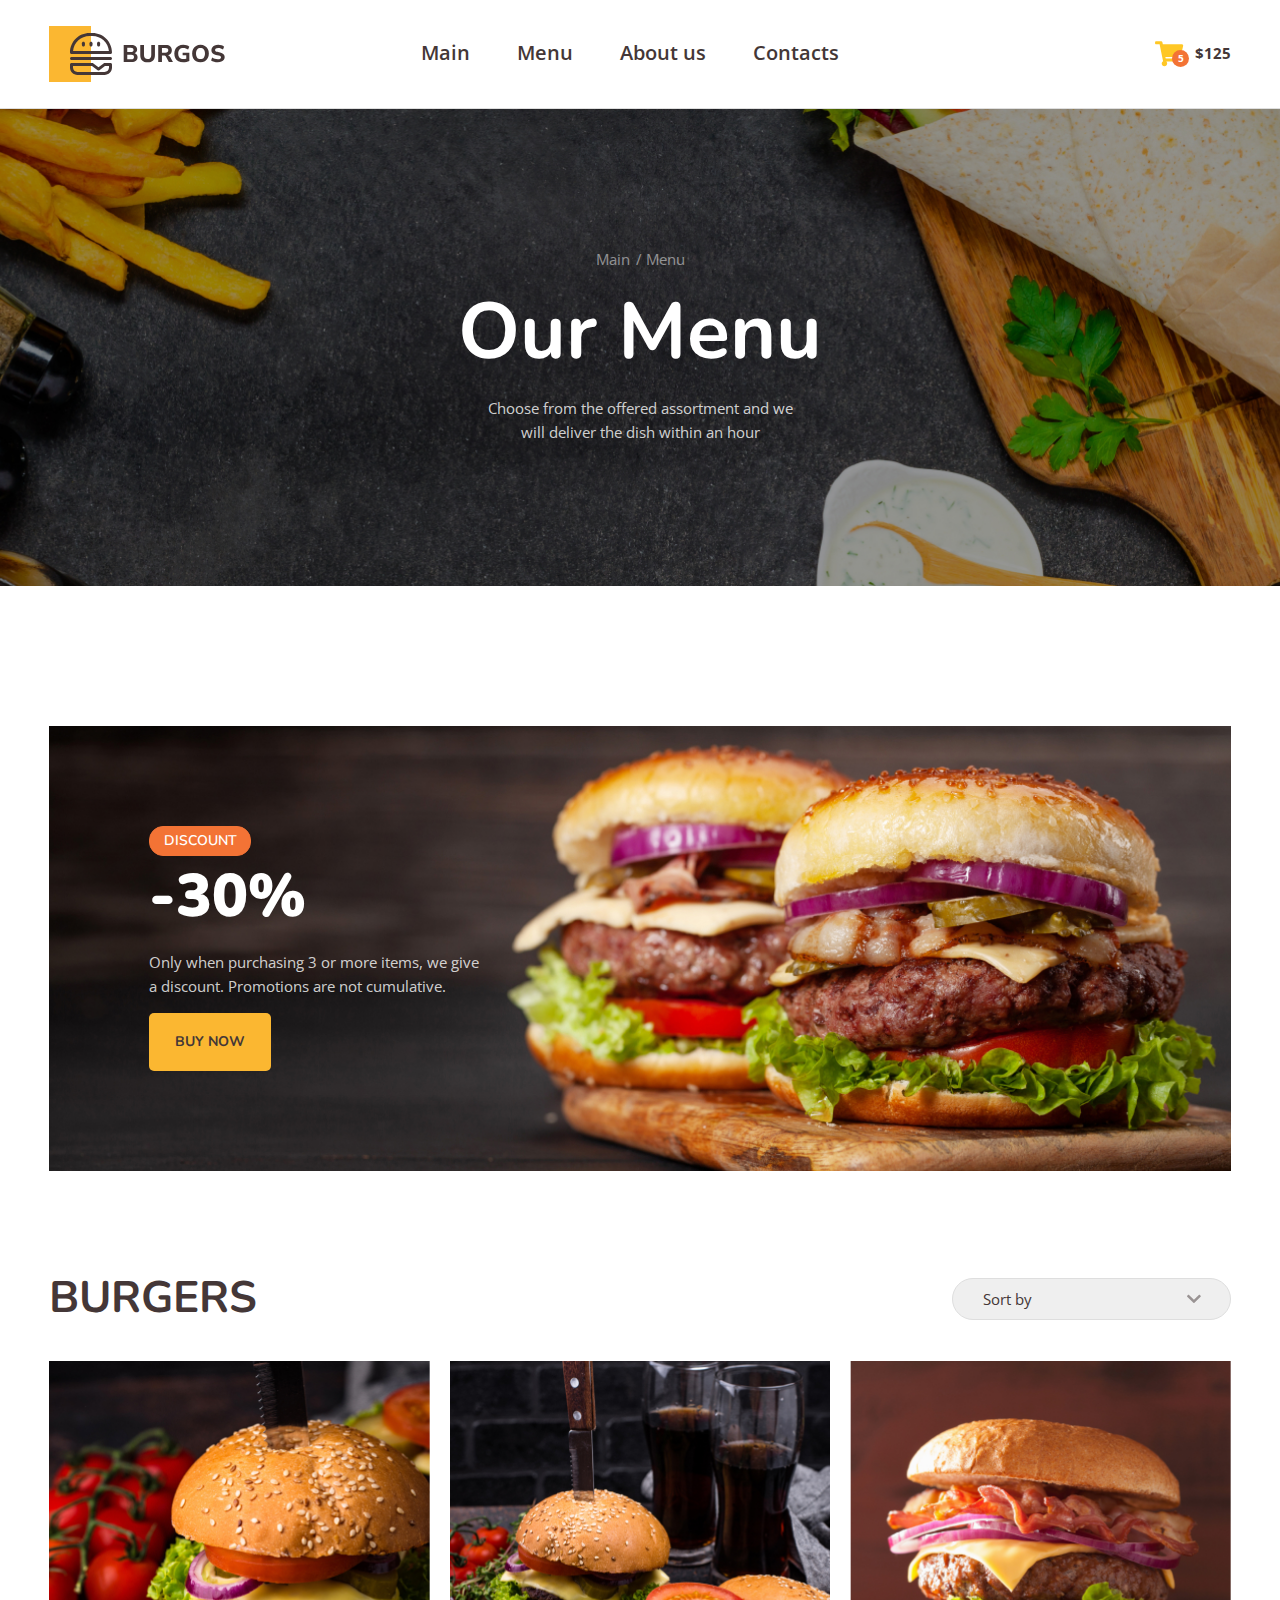
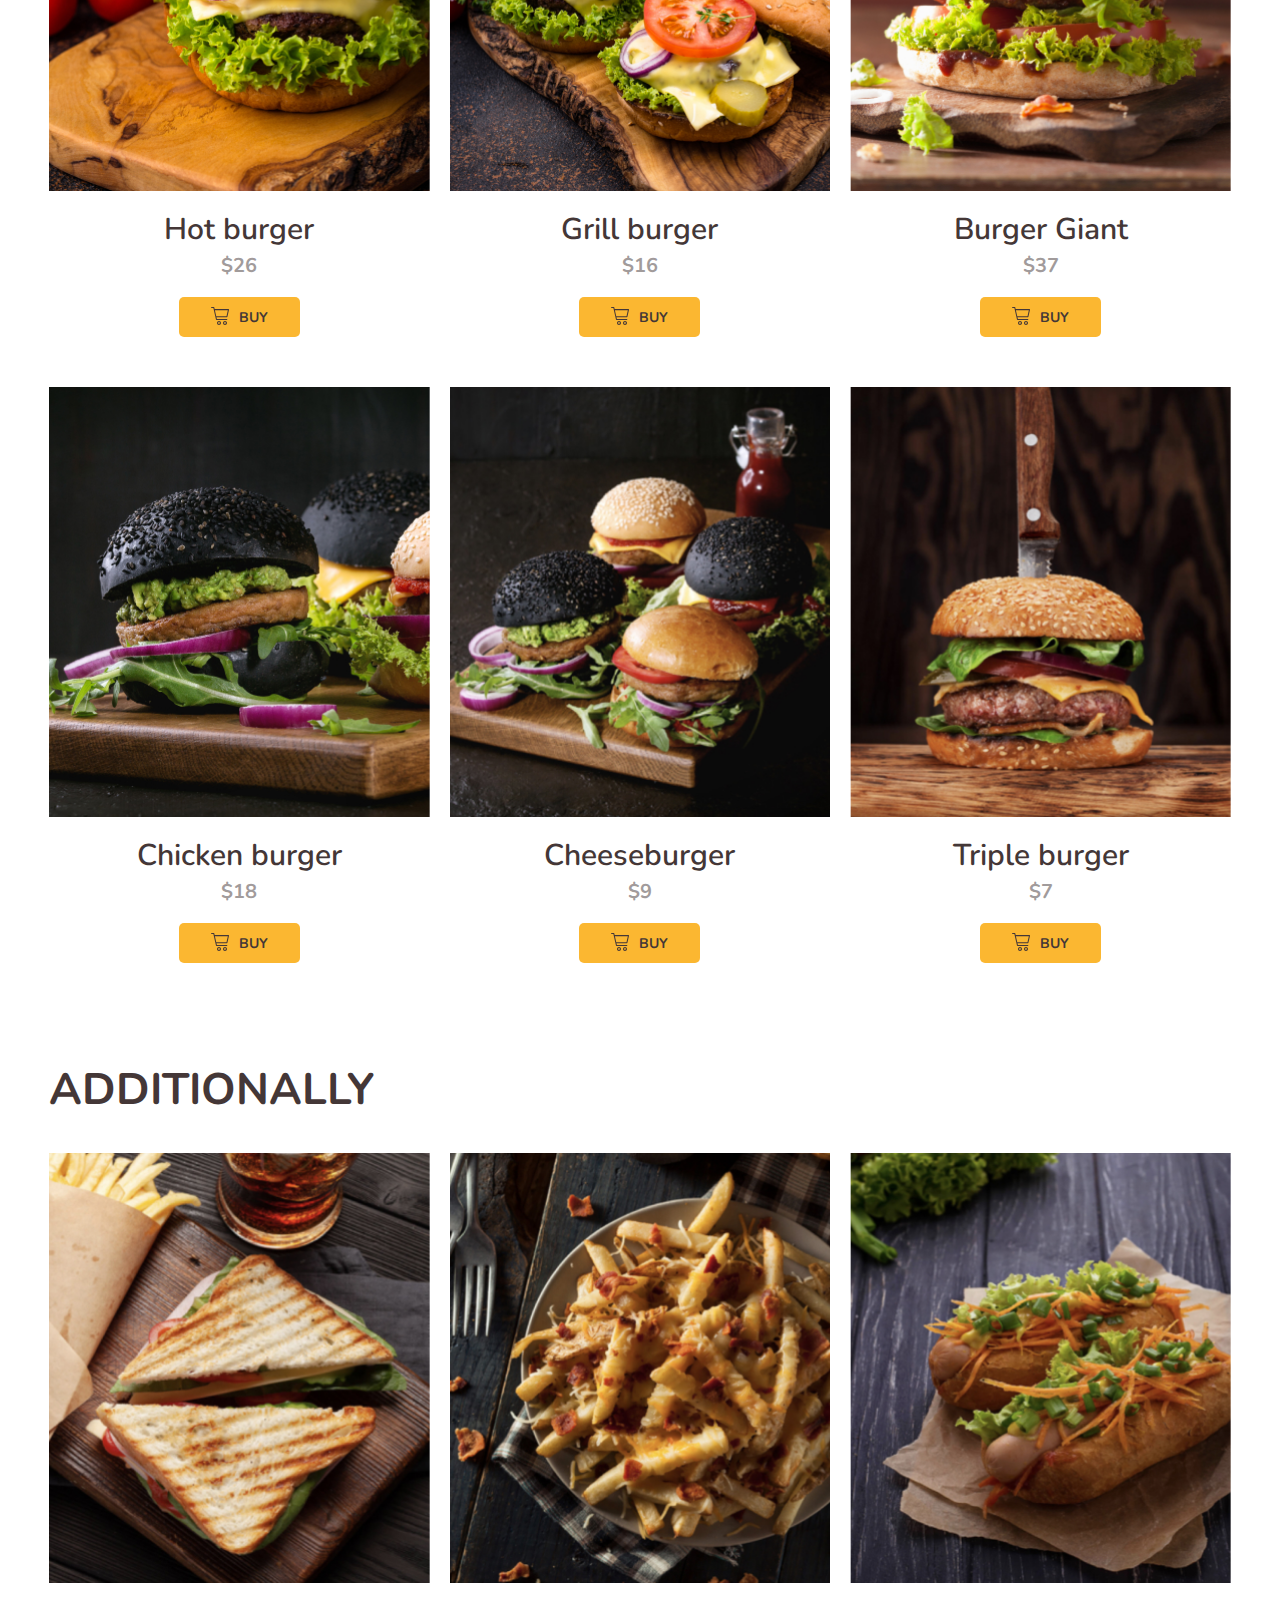
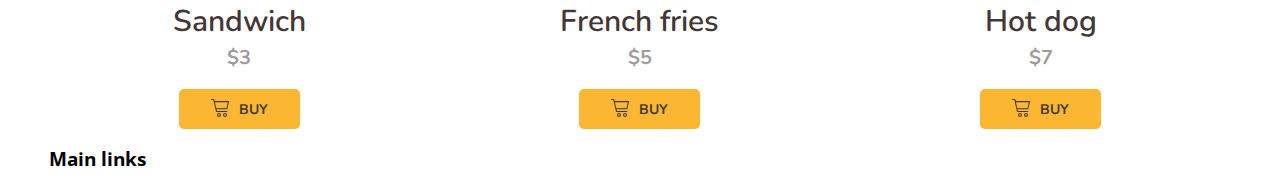
==== index.html @ 8dde608c "Add items" ====
<!DOCTYPE html>
<html lang="en">
<head>
    <meta charset="UTF-8">
    <meta name="viewport" content="width=device-width, initial-scale=1.0">
    <title>Burgos</title>
    <link rel="preconnect" href="https://fonts.googleapis.com">
    <link rel="preconnect" href="https://fonts.gstatic.com" crossorigin>
    <link href="https://fonts.googleapis.com/css2?family=Nunito:ital,wght@0,200..1000;1,200..1000&family=Open+Sans:ital,wght@0,300..800;1,300..800&display=swap" rel="stylesheet">
    <link rel="stylesheet" href="styles/normalize.min.css">
    <link rel="stylesheet" href="styles/main.css">
</head>
<body>
    <header class="header">
        <div class="container">
            <div class="header-wrapper">
                <div class="logo"></div>
                    <nav class="nav">
                        <a href="#" class="nav-link">Main</a>
                        <a href="#" class="nav-link">Menu</a>
                        <a href="#" class="nav-link">About us</a>
                        <a href="#" class="nav-link">Contacts</a>
                    </nav>
                    <a href="#" class="cart">$125 <span class="cart-count">5</span></a>
            </div>
        </div>
    </header>
    <section class="hero">
        <div class="container">
            <ul class="breadcrumps">
                <li class="breadcrumps-item"><a  class="breadcrumps-link"href="#">Main</a></li>
                <li class="breadcrumps-item">Menu</li>
            </ul>
            <h1 class="hero-title">Our menu</h1>
            <p class="hero-description">Choose from the offered assortment and we will deliver the&nbspdish within an&nbsphour</p>
        </div>
    </section>
    <section class="banner">
        <div class="container">
            <div class="banner-wrapper">
                <h2 class="banner-title"><span>Discount</span>-30%</h2>
                <p class="banner-description">Only when purchasing 3 or more items, we give a&nbspdiscount. Promotions are not cumulative.</p>
                <button type="button" class="banner-btn">Buy now</button>
            </div>
        </div>
    </section>
    <main>
        <section>
            <div class="container">
                <div class="menu">
                    <div class="menu-header">
                        <h2 class="menu-title">Burgers</h2>
                        <select class="menu-select">
                            <option value="Sort by" disabled selected>Sort by</option>
                            <option value="By default">By default</option>
                            <option value="Price increase">Price increase</option>
                            <option value="Price decrease">Price decrease</option>
                        </select>
                    </div>
                <div class="menu-box">
                    <div class="menu-item">
                        <div class="menu-thumb">
                            <img src="/images/menu/01.jpg" alt="Hot burger">
                        </div>
                            <h3 class="menu-name">Hot burger</h3>
                            <p class="menu-price">$26</p>
                            <button type="button" class="menu-btn">Buy</button>
                    </div>
                    <div class="menu-item">
                        <div class="menu-thumb">
                            <img src="/images/menu/02.jpg" alt="Grill burger">
                        </div>
                            <h3 class="menu-name">Grill burger</h3>
                            <p class="menu-price">$16</p>
                            <button type="button" class="menu-btn">Buy</button>
                    </div>
                    <div class="menu-item">
                        <div class="menu-thumb">
                            <img src="/images/menu/03.jpg" alt="Burger Giant">
                        </div>
                            <h3 class="menu-name">Burger Giant</h3>
                            <p class="menu-price">$37</p>
                            <button type="button" class="menu-btn">Buy</button>
                    </div>
                    <div class="menu-item">
                        <div class="menu-thumb">
                            <img src="/images/menu/04.jpg" alt="Chicken burger">
                        </div>
                            <h3 class="menu-name">Chicken burger</h3>
                            <p class="menu-price">$18</p>
                            <button type="button" class="menu-btn">Buy</button>
                    </div>
                    <div class="menu-item">
                        <div class="menu-thumb">
                            <img src="/images/menu/05.jpg" alt="Cheeseburger">
                        </div>
                            <h3 class="menu-name">Cheeseburger</h3>
                            <p class="menu-price">$9</p>
                            <button type="button" class="menu-btn">Buy</button>
                    </div>
                    <div class="menu-item">
                        <div class="menu-thumb">
                            <img src="/images/menu/06.jpg" alt="Triple burger">
                        </div>
                            <h3 class="menu-name">Triple burger</h3>
                            <p class="menu-price">$7</p>
                            <button type="button" class="menu-btn">Buy</button>
                    </div>
                </div>
                </div>
            </div>
        </section>
        <section>
            <div class="container">
                <div class="menu">
                    <div class="menu-header">
                        <h2 class="menu-title">Additionally</h2>
                    </div>
                <div class="menu-box">
                    <div class="menu-item">
                        <div class="menu-thumb">
                            <img src="/images/menu/01-additionally.jpg" alt="Sandwich">
                        </div>
                            <h3 class="menu-name">Sandwich</h3>
                            <p class="menu-price">$3</p>
                            <button type="button" class="menu-btn">Buy</button>
                    </div>
                    <div class="menu-item">
                        <div class="menu-thumb">
                            <img src="/images/menu/02-additionally.jpg" alt="French fries">
                        </div>
                            <h3 class="menu-name">French fries</h3>
                            <p class="menu-price">$5</p>
                            <button type="button" class="menu-btn">Buy</button>
                    </div>
                    <div class="menu-item">
                        <div class="menu-thumb">
                            <img src="/images/menu/03-additionally.jpg" alt="Hor dog">
                        </div>
                            <h3 class="menu-name">Hot dog</h3>
                            <p class="menu-price">$7</p>
                            <button type="button" class="menu-btn">Buy</button>
                    </div>
                </div>
                </div>
            </div>
        </section>
    </main>
    <footer class="footer">
        <div class="container">
            <div class="footer-wrapper">
                <a href="#" class="footer-logo"></a>
            </div>
            <div class="footer-item">
                <h3 class="footer-title">Main links</h3>
                <nav class="footer-nav">

                </nav>
            </div>
        </div>
    </footer>
</body>
</html>
---- styles/main.css ----
:root{
    --open-sans: "Open Sans", sans-serif;
    --nunito-sans: "Nunito", sans-serif;

    --accent-light: #FBB731;
    --accent-dark: #F37335;
    --dark: #443737;
    --light: #ffffff;
    --light-rgb: 255, 255, 255;
    --line: #DEDEDE;
}

body{
    font-family: var(--open-sans);
}

a{
    text-decoration: none;
}

.container{
    width: 100%;
    max-width: 1182px;
    margin: 0 auto;
    padding-left: 15px;
    padding-right: 15px;
}

/* Header */

.header{
    border-bottom: 1px solid var(--line);
}

.header-wrapper{
    display: flex;
    align-items: center;
    gap:196px;
    padding-top: 26px;
    padding-bottom: 26px;
}

.nav{
    flex-grow: 1;
    display: flex;
    gap:47px;
}

.logo{
    display:block;
    width: 176px;
    height: 56px;
    background-image: url(../images/logo.svg);
    background-repeat: no-repeat;
    background-size: contain;
}

.nav-link{
    color:var(--dark);
    font-weight: 600;
    font-size: 20px;
}

.nav-link::after{
    content: '';
    display: block;
    width: 100%;
    height: 3px;
    background-color: transparent;
    border-radius: 1.5px;
}
.nav-link:hover::after{
    background-color: var(--accent-light);
}

.cart{
    display: flex;
    align-items: center;
    gap: 10px;
    color: var(--dark);
    font-weight: 700;
    font-size: 15px;
    position: relative;
}
.cart::before{
    content: '';
    display: block;
    width: 30px;
    height: 26px;
    background-image: url(../images/cart.svg);
    background-repeat: no-repeat;
    background-size: contain;

}

.cart-count{
    width: 17px;
    height: 17px;
    background-color: var(--accent-dark);
    color: var(--light);
    font-size: 10px;
    display: flex;
    align-items: center;
    justify-content: center;
    border-radius: 100%;
    position: absolute;
    left: 17px;
    bottom: 0;
}

/* Hero */

.hero {
    background-image: url(../images/hero.jpg);
    background-repeat: no-repeat;
    background-size: cover;
    background-position: center center;
    text-align: center;
    padding-top: 142px;
    padding-bottom: 142px;
}

.breadcrumps{
    display: flex;
    align-items: center;
    justify-content: center;
    list-style-type: none;
    gap: 16px;
    padding-left: 0;
    color: rgba(var(--light-rgb), .5);
    font-size: 15px;
    margin-top: 0;
    margin-bottom: 0;
}

.breadcrumps-link{
    color: rgba(var(--light-rgb), .5);
}

.breadcrumps-item{
    position: relative;
}

.breadcrumps-item:not(:last-child)::after{
    content: '/';
    position: absolute;
    right:-12px;
}

.breadcrumps-link:hover{
    color: var(--accent-light);
}

.hero-title{
    color: var(--light);
    font-family: var(--nunito-sans);
    font-size: 79px;
    font-weight: 700;
    text-transform: capitalize;
    margin-bottom: 18px;
    margin-top: 19px;
}

.hero-description{
    max-width: 320px;
    margin: 0 auto;
    color:rgba(var(--light-rgb), .8);
    font-size: 15px;
    line-height: 160%;
}

/* Banner */

.banner{
    margin-top: 140px;
}

.banner-wrapper{
    background-image: url(../images/banner-img.jpg);
    background-repeat: no-repeat;
    background-size: cover;
    background-position: center center;
    padding: 100px;
}

.banner-title span{
    display: block;
    width: 100%;
    max-width: 90px;
    border: 1px solid var(--accent-dark);
    border-radius: 14px;
    padding: 5px 5px;
    text-align: center;
    background-color: var(--accent-dark);
    color: var(--light);
    font-size: 14px;
    font-style: normal;
    font-weight: 600;
    line-height: 128%;
    text-transform: uppercase;
    margin-bottom: 3px;
}

.banner-title{
    color: var(--light);
    font-family: var(--nunito-sans);
    font-size: 60px;
    font-weight: 900;
    line-height: 126%;
    text-transform: uppercase;
    margin-bottom: 10px;
    margin-top: 0;
}

.banner-description{
    display: block;
    width: 100%;
    max-width: 353px;
    color: rgba(var(--light-rgb), .8);
    font-size: 15px;
    font-weight: 400;
    line-height: 160%;
    margin-bottom: 15px;
}

.banner-btn{
    color: var(--dark);
    text-align: center;
    font-family: var(--nunito-sans);
    font-size: 14px;
    font-weight: 700;
    line-height: 129%;
    text-transform: uppercase;
    border: none;
    border-radius: 5px;
    background-color: var(--accent-light);
    padding: 20px 26px;
}

.banner-btn:hover{
    background-color: var(--accent-dark);  
}

/* Menu */

.menu-header{
    display: flex;
    align-items: center;
    justify-content: space-between;
    margin-top: 100px;
    margin-bottom: 34px;
}

.menu-title{
    margin-top: 0;
    margin-bottom: 0;
    color: var(--dark);
    font-family: var(--nunito-sans);
    font-size: 44px;
    font-weight: 700;
    line-height: 127%;
    text-transform: uppercase;
}

.menu-box{
    display: grid;
    grid-template-columns: repeat(3, 1fr);
    grid-template-rows: auto;
    gap: 50px 20px;
}

.menu-thumb{
    width: 100%;
    height: 430px;
    position: relative;
    overflow: hidden;
    margin-bottom: 20px;
}

.menu-thumb img{
    width: 100%;
    height: 100%;
    position: absolute;
    left: 50%;
    top:50%;
    transform:translate(-50%, -50%);
    object-fit: cover;
}

.menu-name{
    margin: 0 auto 5px;
    max-width: 281px;
    color: var(--dark);
    text-align: center;
    font-family: var(--nunito-sans);
    font-size: 30px;
    font-weight: 600;
    line-height: 127%;
}

.menu-select{
    appearance: none;
    color: var(--dark);
    font-size: 15px;
    font-weight: 400;
    line-height: 160%;
    flex-basis: 279px;
    background-image: url(../images/arrow.svg);
    background-size: 14px 10px;
    background-repeat: no-repeat;
    background-position: 89% center;
    border-radius: 22px;
    border: 1px solid var(--line);
    padding: 8px 30px;
}

.menu-price{
    margin: 0 auto 20px;
    max-width: 174px;
    color: rgba(68, 55, 55, 0.50);
    text-align: center;
    font-family: var(--nunito-sans);
    font-size: 20px;
    font-weight: 700;
}

.menu-item{
    text-align: center;
}

.menu-btn{
    display:flex;
    align-items: center;
    justify-content: center;
    gap: 10px;
    margin: 0 auto;
    border-radius: 5px;
    padding: 10px 32px 8px 32px;
    background: var(--accent-light);
    border: none;
    color: #443737;
    font-family: var(--nunito-sans);
    font-size: 14px;
    font-weight: 700;
    text-transform: uppercase;
    text-decoration: none;
}

.menu-btn::before{
    content: url(../images/menu/menu-cart.svg);
    background-repeat: no-repeat;
    background-size: contain;
}

.menu-btn:hover{
    background: var(--accent-dark);
}
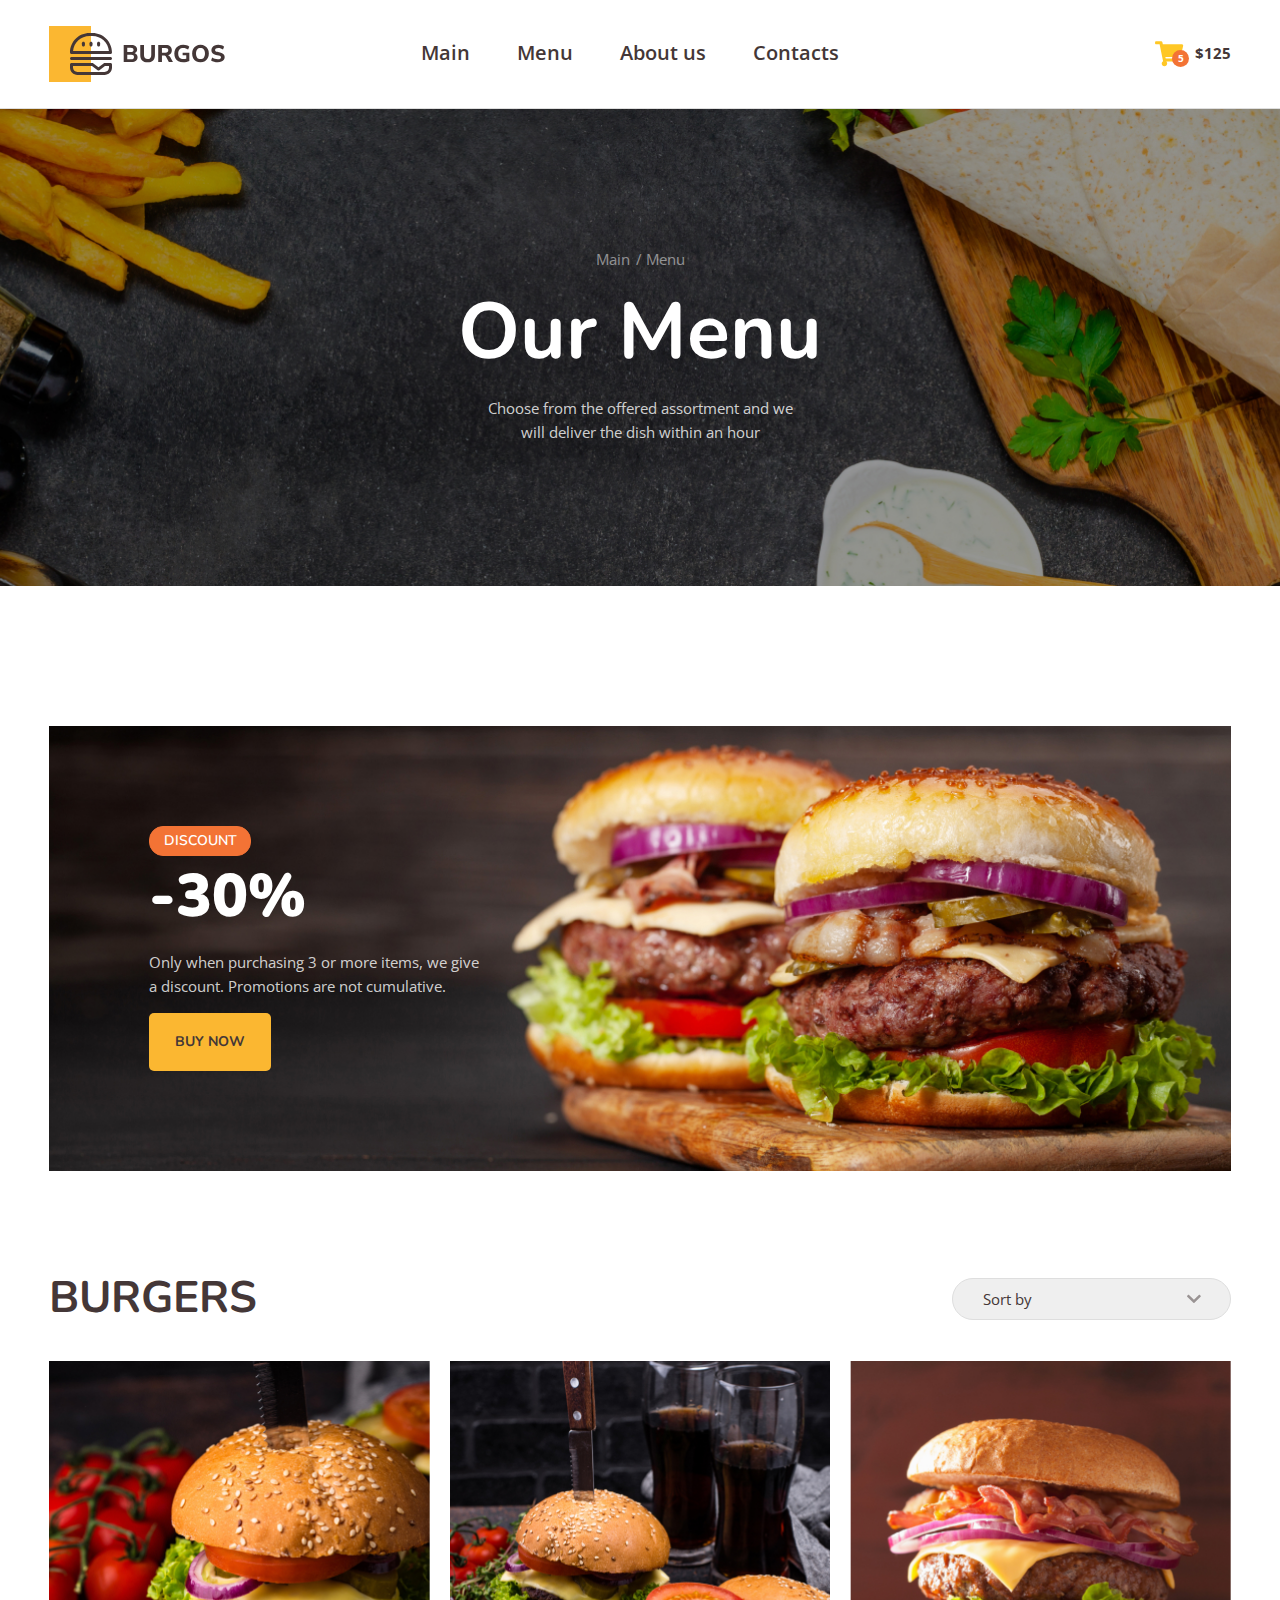
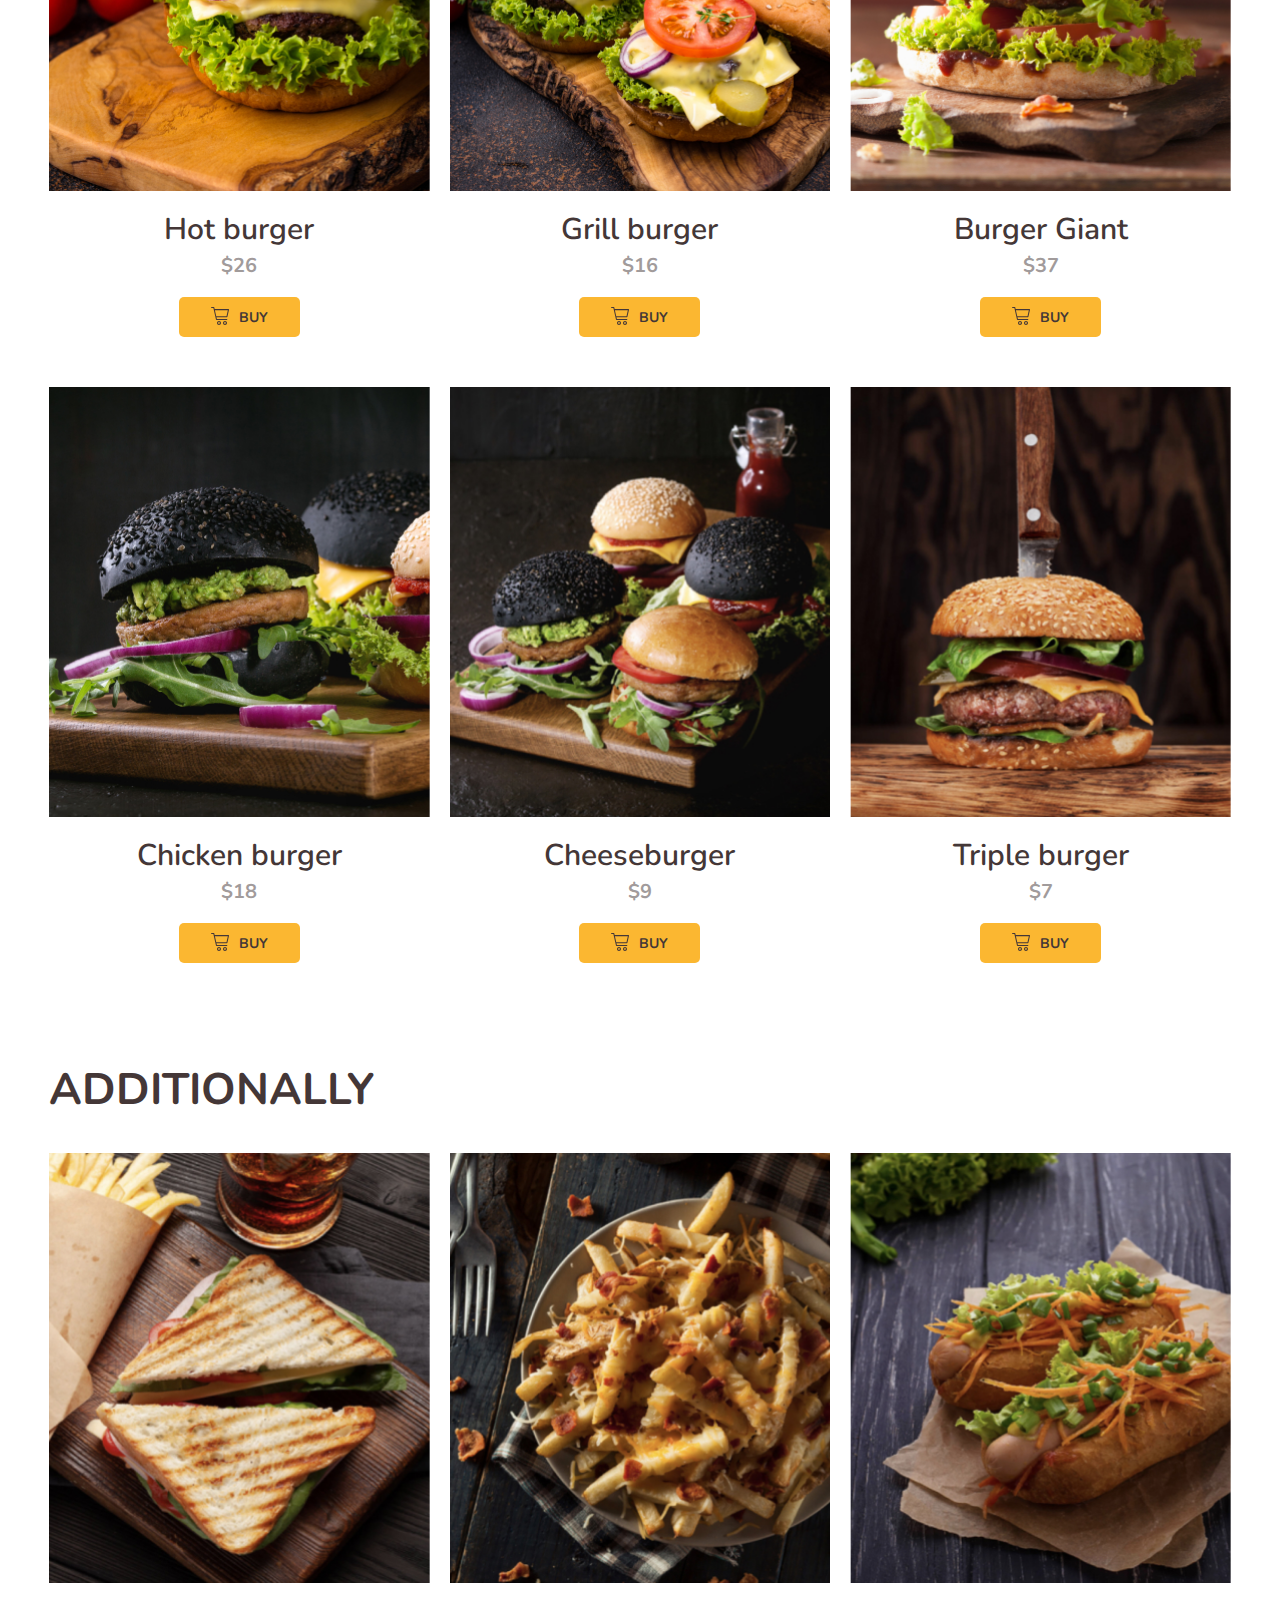
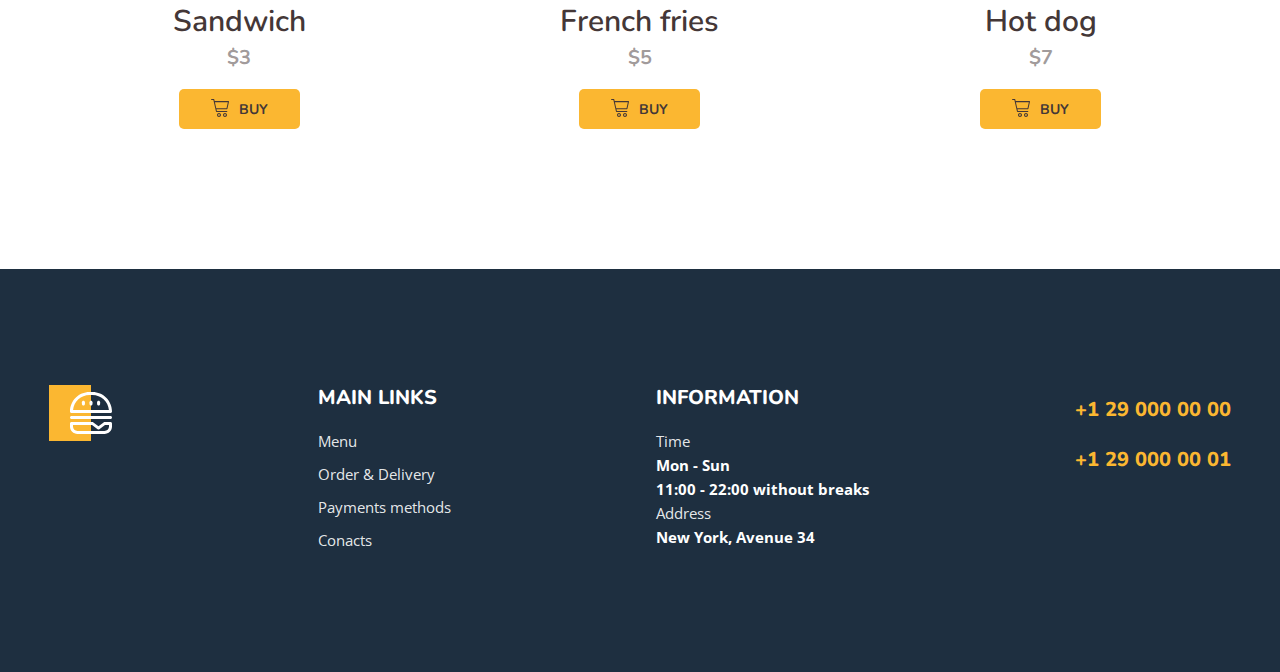
==== commit d35802da: "stylish footer" ====
--- a/index.html
+++ b/index.html
@@ -150,14 +150,35 @@
         <div class="container">
             <div class="footer-wrapper">
                 <a href="#" class="footer-logo"></a>
-            </div>
             <div class="footer-item">
                 <h3 class="footer-title">Main links</h3>
                 <nav class="footer-nav">
-
+                    <a href="#">Menu</a>
+                    <a href="#">Order & Delivery</a>
+                    <a href="#">Payments methods</a>
+                    <a href="#">Conacts</a>
                 </nav>
             </div>
+            <div class="footer-item">
+                <h3 class="footer-title">Information</h3>
+                <ul class="footer-list">
+                    <li>
+                        <span>Time</span>
+                        Mon - Sun<br>
+                        11:00 - 22:00 without breaks
+                    </li>
+                    <li>
+                        <span>Address</span>
+                        New York, Avenue 34
+                    </li>
+                </ul>
+            </div>
+            <div class="footer-item">
+                <a href="tel:+1290000000" class="footer-tel">+1&nbsp29&nbsp000&nbsp00&nbsp00</a>
+                <a href="tel:+1290000001" class="footer-tel">+1&nbsp29&nbsp000&nbsp00&nbsp01</a>
+            </div>
         </div>
+    </div>
     </footer>
 </body>
 </html>--- a/styles/main.css
+++ b/styles/main.css
@@ -8,6 +8,8 @@
     --light: #ffffff;
     --light-rgb: 255, 255, 255;
     --line: #DEDEDE;
+
+    --tr: .2s;
 }
 
 body{
@@ -68,6 +70,7 @@
     height: 3px;
     background-color: transparent;
     border-radius: 1.5px;
+    transition: var(--tr);
 }
 .nav-link:hover::after{
     background-color: var(--accent-light);
@@ -135,6 +138,7 @@
 
 .breadcrumps-link{
     color: rgba(var(--light-rgb), .5);
+    transition: var(--tr);
 }
 
 .breadcrumps-item{
@@ -235,6 +239,7 @@
     border-radius: 5px;
     background-color: var(--accent-light);
     padding: 20px 26px;
+    transition: var(--tr);
 }
 
 .banner-btn:hover{
@@ -344,6 +349,7 @@
     font-weight: 700;
     text-transform: uppercase;
     text-decoration: none;
+    transition: var(--tr);
 }
 
 .menu-btn::before{
@@ -355,3 +361,92 @@
 .menu-btn:hover{
     background: var(--accent-dark);
 }
+
+/* Footer */
+
+footer {
+    margin-top: 140px;
+    background-color: #1E2F40;
+    padding-top: 110px;
+    padding-bottom: 120px;
+}
+
+.footer-wrapper{
+    display: flex;
+    justify-content: space-between;
+}
+
+.footer-logo{
+    width: 63px;
+    height: 56px;
+    background-image: url(../images/logo-light-min.svg);
+    background-repeat: no-repeat;
+    background-size: contain;
+    margin-top: 6px;
+
+}
+
+.footer-title{
+    color: var(--light);
+    font-family: var(--nunito-sans);
+    font-size: 20px;
+    font-weight: 800;
+    line-height: 190%;
+    text-transform: uppercase;
+    margin-top: 0;
+    margin-bottom: 12px;
+}
+
+.footer-nav{
+    display: flex;
+    flex-direction: column;
+    gap: 9px;
+}
+
+.footer-nav > a{
+    color: rgba(var(--light-rgb), 0.90);
+    font-size: 15px;
+    font-weight: 400;
+    line-height: 160%;
+    transition: var(--tr);
+}
+
+.footer-nav > a:hover{
+    color: var(--accent-light);
+}
+
+.footer-list{
+    list-style-type: none;
+    padding-left: 0;
+    margin:0;
+    color: var(--light);
+    font-size: 15px;
+    font-weight: 700;
+    line-height: 160%;
+}
+
+.footer-list-item:not(:last-child){
+    margin-bottom: 12px;
+}
+
+.footer-list li span{
+    display: block;
+    color: rgba(var(--light-rgb), 0.90);
+    font-weight: 400;
+}
+
+.footer-tel{
+    display: block;
+    color: var(--accent-light);
+    font-family: var(--nunito-sans);
+    font-size: 20px;
+    font-weight: 800;
+    line-height: 190%;
+    text-transform: uppercase;
+    margin-top: 12px;
+    transition: var(--tr);
+}
+
+.footer-tel:hover{
+    color: rgba(var(--light-rgb), 0.90);
+}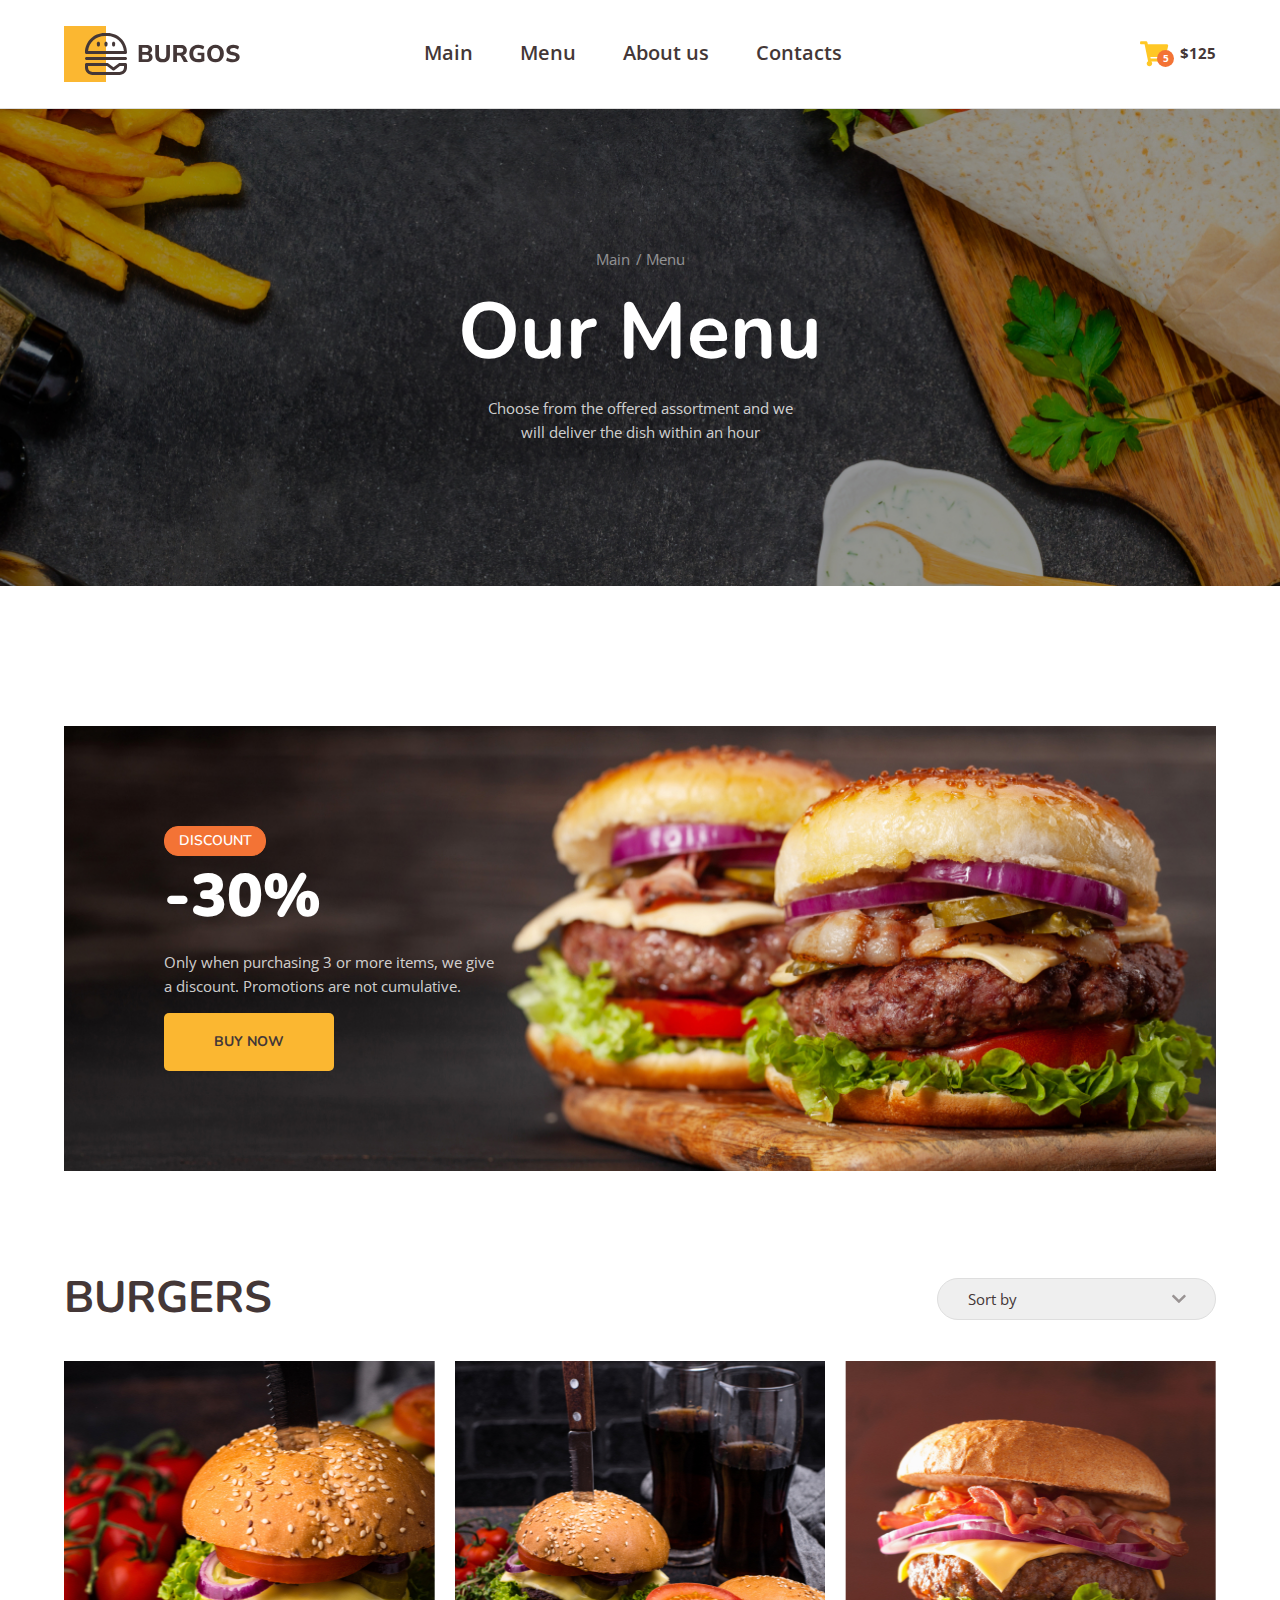
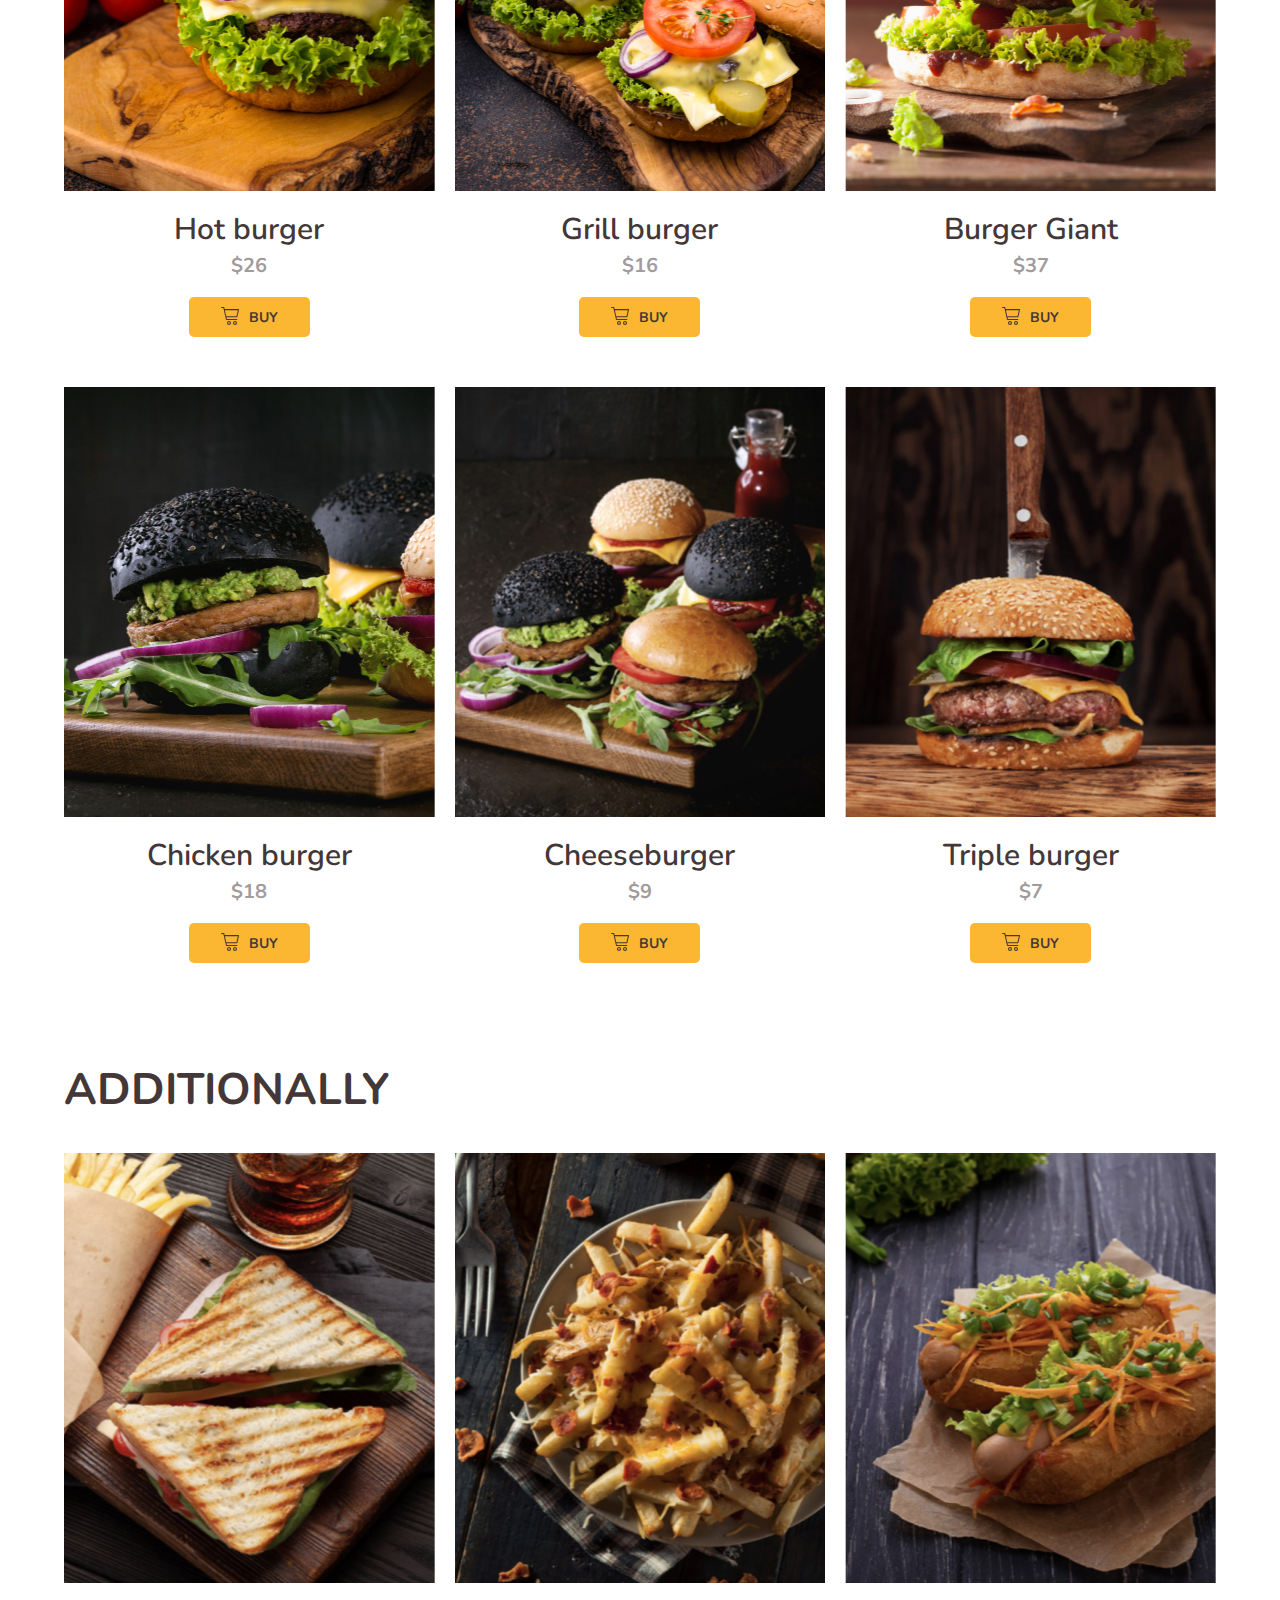
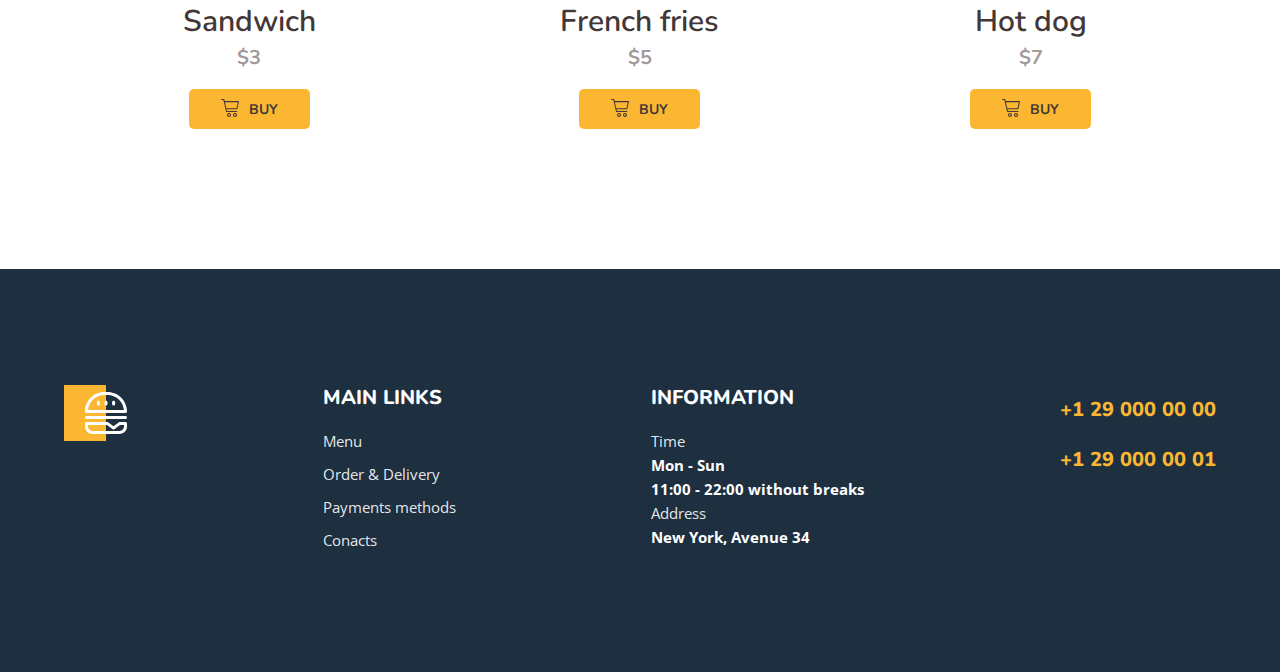
==== commit 4778dea2: "add adaptive" ====
--- a/index.html
+++ b/index.html
@@ -11,15 +11,16 @@
     <link rel="stylesheet" href="styles/main.css">
 </head>
 <body>
-    <header class="header">
+    <header class="header" id="headerTop">
         <div class="container">
             <div class="header-wrapper">
+                <button class="burger-menu" onclick="openModal()"></button>
                 <div class="logo"></div>
                     <nav class="nav">
-                        <a href="#" class="nav-link">Main</a>
+                        <a href="index.html" class="nav-link">Main</a>
                         <a href="#" class="nav-link">Menu</a>
                         <a href="#" class="nav-link">About us</a>
-                        <a href="#" class="nav-link">Contacts</a>
+                        <a href="contact.html" class="nav-link">Contacts</a>
                     </nav>
                     <a href="#" class="cart">$125 <span class="cart-count">5</span></a>
             </div>
@@ -28,7 +29,7 @@
     <section class="hero">
         <div class="container">
             <ul class="breadcrumps">
-                <li class="breadcrumps-item"><a  class="breadcrumps-link"href="#">Main</a></li>
+                <li class="breadcrumps-item"><a  class="breadcrumps-link"href="index.html">Main</a></li>
                 <li class="breadcrumps-item">Menu</li>
             </ul>
             <h1 class="hero-title">Our menu</h1>
@@ -40,12 +41,12 @@
             <div class="banner-wrapper">
                 <h2 class="banner-title"><span>Discount</span>-30%</h2>
                 <p class="banner-description">Only when purchasing 3 or more items, we give a&nbspdiscount. Promotions are not cumulative.</p>
-                <button type="button" class="banner-btn">Buy now</button>
+                <a href="#MenuBurger" class="banner-btn">Buy now</a>
             </div>
         </div>
     </section>
     <main>
-        <section>
+        <section id="MenuBurger">
             <div class="container">
                 <div class="menu">
                     <div class="menu-header">
@@ -116,30 +117,36 @@
                     <div class="menu-header">
                         <h2 class="menu-title">Additionally</h2>
                     </div>
-                <div class="menu-box">
-                    <div class="menu-item">
+                <div class="menu-box _additionally">
+                    <div class="menu-item _additionally">
                         <div class="menu-thumb">
                             <img src="/images/menu/01-additionally.jpg" alt="Sandwich">
                         </div>
+                            <div class="menu-info">
                             <h3 class="menu-name">Sandwich</h3>
                             <p class="menu-price">$3</p>
                             <button type="button" class="menu-btn">Buy</button>
-                    </div>
-                    <div class="menu-item">
+                            </div>
+                    </div>
+                    <div class="menu-item _additionally">
                         <div class="menu-thumb">
                             <img src="/images/menu/02-additionally.jpg" alt="French fries">
                         </div>
+                        <div class="menu-info">
                             <h3 class="menu-name">French fries</h3>
                             <p class="menu-price">$5</p>
                             <button type="button" class="menu-btn">Buy</button>
-                    </div>
-                    <div class="menu-item">
+                        </div>
+                    </div>
+                    <div class="menu-item _additionally">
                         <div class="menu-thumb">
                             <img src="/images/menu/03-additionally.jpg" alt="Hor dog">
                         </div>
+                        <div class="menu-info">
                             <h3 class="menu-name">Hot dog</h3>
                             <p class="menu-price">$7</p>
                             <button type="button" class="menu-btn">Buy</button>
+                        </div>
                     </div>
                 </div>
                 </div>
@@ -156,8 +163,10 @@
                     <a href="#">Menu</a>
                     <a href="#">Order & Delivery</a>
                     <a href="#">Payments methods</a>
-                    <a href="#">Conacts</a>
+                    <a href="contact.html">Conacts</a>
                 </nav>
+                <a href="tel:+1290000000" class="footer-tel _mobile">+1&nbsp29&nbsp000&nbsp00&nbsp00</a>
+                <a href="tel:+1290000001" class="footer-tel _mobile">+1&nbsp29&nbsp000&nbsp00&nbsp01</a>
             </div>
             <div class="footer-item">
                 <h3 class="footer-title">Information</h3>
@@ -180,5 +189,16 @@
         </div>
     </div>
     </footer>
+    <a href="#headerTop" class="button-up hidden" id="btnUp">Scroll Up</a>
+    <div class="modal" id="modal">
+        <nav class="nav _modal">
+            <a href="index.html" class="nav-link">Main</a>
+            <a href="#" class="nav-link">Menu</a>
+            <a href="#" class="nav-link">About us</a>
+            <a href="contact.html" class="nav-link">Contacts</a>
+        </nav>
+        <button class="modal-close" onclick="closeModal()"></button>
+    </div>
+    <script src="scripts/script.js"></script>
 </body>
 </html>--- a/styles/main.css
+++ b/styles/main.css
@@ -26,6 +26,7 @@
     margin: 0 auto;
     padding-left: 15px;
     padding-right: 15px;
+    box-sizing: border-box;
 }
 
 /* Header */
@@ -37,15 +38,27 @@
 .header-wrapper{
     display: flex;
     align-items: center;
-    gap:196px;
+    gap:56px;
     padding-top: 26px;
     padding-bottom: 26px;
 }
 
+.burger-menu{
+    display:none;
+    width: 34px;
+    height: 22px;
+    background-image: url(../images/burger-menu.svg);
+    background-repeat: no-repeat;
+    background-size: contain;
+    background-color: transparent;
+    border: none;
+}
+
 .nav{
     flex-grow: 1;
     display: flex;
     gap:47px;
+    margin-left: min(10vw, 140px);
 }
 
 .logo{
@@ -109,6 +122,36 @@
     position: absolute;
     left: 17px;
     bottom: 0;
+}
+
+.button-up{
+    position: fixed;
+    right: 10px;
+    bottom: 10px;
+    color: var(--dark);
+    text-align: center;
+    font-family: var(--nunito-sans);
+    font-size: 14px;
+    font-weight: 700;
+    line-height: 129%;
+    text-transform: uppercase;
+    border: none;
+    border-radius: 5px;
+    background-color: var(--accent-light);
+    padding: 5px 10px;
+    transition: var(--tr); 
+}
+
+.button-up:hover{
+    background-color: var(--accent-dark);  
+}
+
+.button-up.hidden{
+    opacity:0;
+}
+
+.button-up.visible{
+    opacity:1;
 }
 
 /* Hero */
@@ -121,6 +164,10 @@
     text-align: center;
     padding-top: 142px;
     padding-bottom: 142px;
+}
+
+.hero-contact{
+    background-image: url(../images/hero-contacts.jpg);
 }
 
 .breadcrumps{
@@ -228,6 +275,8 @@
 }
 
 .banner-btn{
+    display: block;
+    max-width: 170px;
     color: var(--dark);
     text-align: center;
     font-family: var(--nunito-sans);
@@ -238,7 +287,7 @@
     border: none;
     border-radius: 5px;
     background-color: var(--accent-light);
-    padding: 20px 26px;
+    padding: 20px 0;
     transition: var(--tr);
 }
 
@@ -374,6 +423,7 @@
 .footer-wrapper{
     display: flex;
     justify-content: space-between;
+    gap:15px;
 }
 
 .footer-logo{
@@ -401,6 +451,7 @@
     display: flex;
     flex-direction: column;
     gap: 9px;
+
 }
 
 .footer-nav > a{
@@ -447,6 +498,328 @@
     transition: var(--tr);
 }
 
+.footer-tel._mobile{
+    display: none;
+}
+
 .footer-tel:hover{
     color: rgba(var(--light-rgb), 0.90);
-}+}
+.modal{
+    display: none;
+}
+
+/* Contacts */
+
+.contact-main {
+    display: flex;
+    align-items: center;
+    gap: 20px;
+    max-width: 1057px;
+    margin: 140px auto 60px;
+}
+
+.contact-map {
+    flex-basis: 680px;
+}
+
+.contact-adress {
+    flex-basis: calc(100% - 680px - 20px);
+    list-style-type: none;
+    padding-left: 0;
+}
+
+.contact-adress > li:not(:last-child) {
+    margin-bottom: 26px;
+}
+
+.contact-adress > li > span {
+    display: block;
+    font-size: 15px;
+    line-height: 160%;
+}
+
+.contact-adress > li > span:first-child {
+    font-family: var(--nunito-sans);
+    font-size: 20px;
+    font-weight: 700;
+    line-height: 190%;
+    text-transform: uppercase;
+    margin-left: 3px;
+    margin-bottom: 4px;
+}
+
+.contact-adress > li > span:last-child {
+    font-weight: 700;
+    margin-top: 10px;
+}
+
+.contact-additionally {
+    display: flex;
+    justify-content: space-between;
+    gap: 20px;
+    max-width: 1057px;
+    list-style-type: none;
+    padding-left: 0;
+    margin: 0 auto;
+}
+
+.contact-additionally > li {
+    font-size: 15px;
+    display: flex;
+    align-items: center;
+    gap: 15px;
+}
+
+.contact-additionally > li::before {
+    content: '';
+    display: block;
+    width: 80px;
+    height: 80px;
+    background-repeat: no-repeat;
+    background-size: cover;
+}
+
+.contact-additionally > li:nth-child(1):before {
+    background-image: url(../images/contact/01.svg);
+}
+.contact-additionally > li:nth-child(2):before {
+    background-image: url(../images/contact/02.svg);
+}
+.contact-additionally > li:nth-child(3):before {
+    background-image: url(../images/contact/03.svg);
+}
+
+.contact-info,
+.contact-tel {
+    display: block;
+    color: var(--dark);
+    font-family: var(--nunito-sans);
+    font-size: 20px;
+    font-weight: 700;
+    line-height: 140%;
+    margin-top: 5px;
+}
+
+.contact-tel {
+    transition: var(--tr);
+}
+
+.contact-tel:hover {
+    color: var(--accent-light);
+}
+
+/* Media */
+
+@media (max-width: 1080px){
+    .header-wrapper{
+        gap: 40px;
+    }
+    .nav{
+        margin-left: 0;
+        gap: min(3vw, 30px);
+    }
+    .banner-wrapper {
+        padding: 100px 40px;
+        background-position: center left;
+    }
+}
+
+@media (max-width: 768px){
+    .logo{
+        width: 150px;
+        height: 47.81px;
+    }
+    .header-wrapper{
+        gap: 45px;
+    }
+    .nav{
+        gap: 22px;
+    }
+    .banner{
+        margin-top: 72px;
+    }
+    .banner-wrapper{
+        padding: 100px 40px;
+    }
+    .menu-header{
+        margin-top: 80px;
+    }
+    .menu-box{
+    grid-template-columns: repeat(2, 1fr);
+    }
+    .menu-box._additionally{
+        grid-template-columns: 1fr;
+    }
+    .menu-item._additionally{
+        display: flex;
+        align-items: center;
+        gap: 20px;
+    }
+    .menu-item._additionally .menu-thumb{
+        flex-basis: calc(60% - 20px);
+        margin-bottom: 0;
+        height: 260px;
+    }
+    .menu-item._additionally .menu-info{
+        flex-basis: 40%;
+    }
+    footer {
+        padding-top: 62px;
+        padding-bottom: 71px;
+    }
+    .footer-nav{
+        margin-bottom: 20px;
+    }
+    .footer-item:last-child{
+        display: none;
+    }
+    .footer-tel._mobile{
+        display: block;
+    }
+}
+
+@media (max-width: 730px){
+    .header-wrapper {
+        gap: 21px;
+        padding-top: 19px;
+        padding-bottom: 19px;
+    }
+    .nav{
+        display: none;
+    }
+    .nav._modal{
+        display:flex;
+        flex-direction: column;
+    }
+    .nav-link::after {
+        display: none;
+    }
+    .burger-menu{
+        display:block;
+    }
+    .logo {
+        flex-grow: 1;
+        width: 116px;
+        height: 37px;
+    }
+    .modal{
+        width: 100%;
+        max-width: 500px;
+        background-color: #FFF8DC;
+        padding: 40px 15px;
+        position: absolute;
+        top: -400px;
+        left: 0;
+        right: 0;
+        margin: 0 auto;
+        box-sizing: border-box;
+        text-align: center;
+        transition: var(--tr);
+    }
+    .modal-close{
+        display: block;
+        width: 22px;
+        height: 22px;
+        background-image: url(../images/close.svg);
+        background-repeat: no-repeat;
+        background-size: contain;
+        background-color: transparent;
+        border: none;
+        position:absolute;
+        top:20px;
+        right:20px;
+    }
+    .banner{
+        margin-top: 33px;
+    }
+    .hero-title {
+        font-size: 38px;
+    }
+    .hero-description {
+        font-size: 12px;
+    }
+    .hero {
+        padding-top: 55px;
+        padding-bottom: 55px;
+    }
+    .banner-wrapper {
+        padding: 35px 15px;
+    }
+    .banner-btn {
+        max-width: 196px;
+    }
+    .banner-description {
+        max-width: 222px;
+    }
+    .menu-header {
+        margin-top: 58px;
+        margin-bottom: 30px;
+    }
+    .menu-title {
+        font-size: 27px;
+    }
+    .menu-select {
+        font-size: 12px;
+        flex-basis: 136px;
+        width: 136px;
+        background-position: 93% center;
+        padding: 13px 15px;
+    }
+    .menu-box {
+        gap: 24px 20px;
+    }
+    .menu-name {
+        font-size: 15px;
+        margin-bottom: 8px;
+    }
+    .menu-price {
+        font-size: 12px;
+        margin-bottom: 14px;
+    }
+    .menu-thumb {
+        margin-bottom: 10px;
+        height: 50vw;
+    }
+    .menu-item._additionally .menu-thumb {
+        height: 30vw;
+    }
+    .menu-btn {
+        padding: 11px 22px;
+    }
+    .footer{
+        margin-top:80px;
+    }
+    .footer-wrapper {
+        flex-direction: column;
+        gap: 35px;
+        position: relative;
+    }
+    .footer-logo {
+        margin-bottom: 9px;
+    }
+    .footer-nav {
+        margin-bottom: 0;
+    }
+    .footer-tel._mobile {
+        position: absolute;
+        top: -13px;
+        right: 0;
+    }
+    .footer-tel._mobile + .footer-tel._mobile{
+        top: 24px;
+    }
+    .footer-title {
+        font-size: 18px;
+    }
+}
+
+@media (max-width:450px){
+    .menu-item._additionally .menu-thumb {
+        height: 38vw;
+        flex-basis: calc(100% - 130px - 20px);
+    }
+    .menu-item._additionally .menu-info {
+        flex-basis: 130px;
+    }
+}
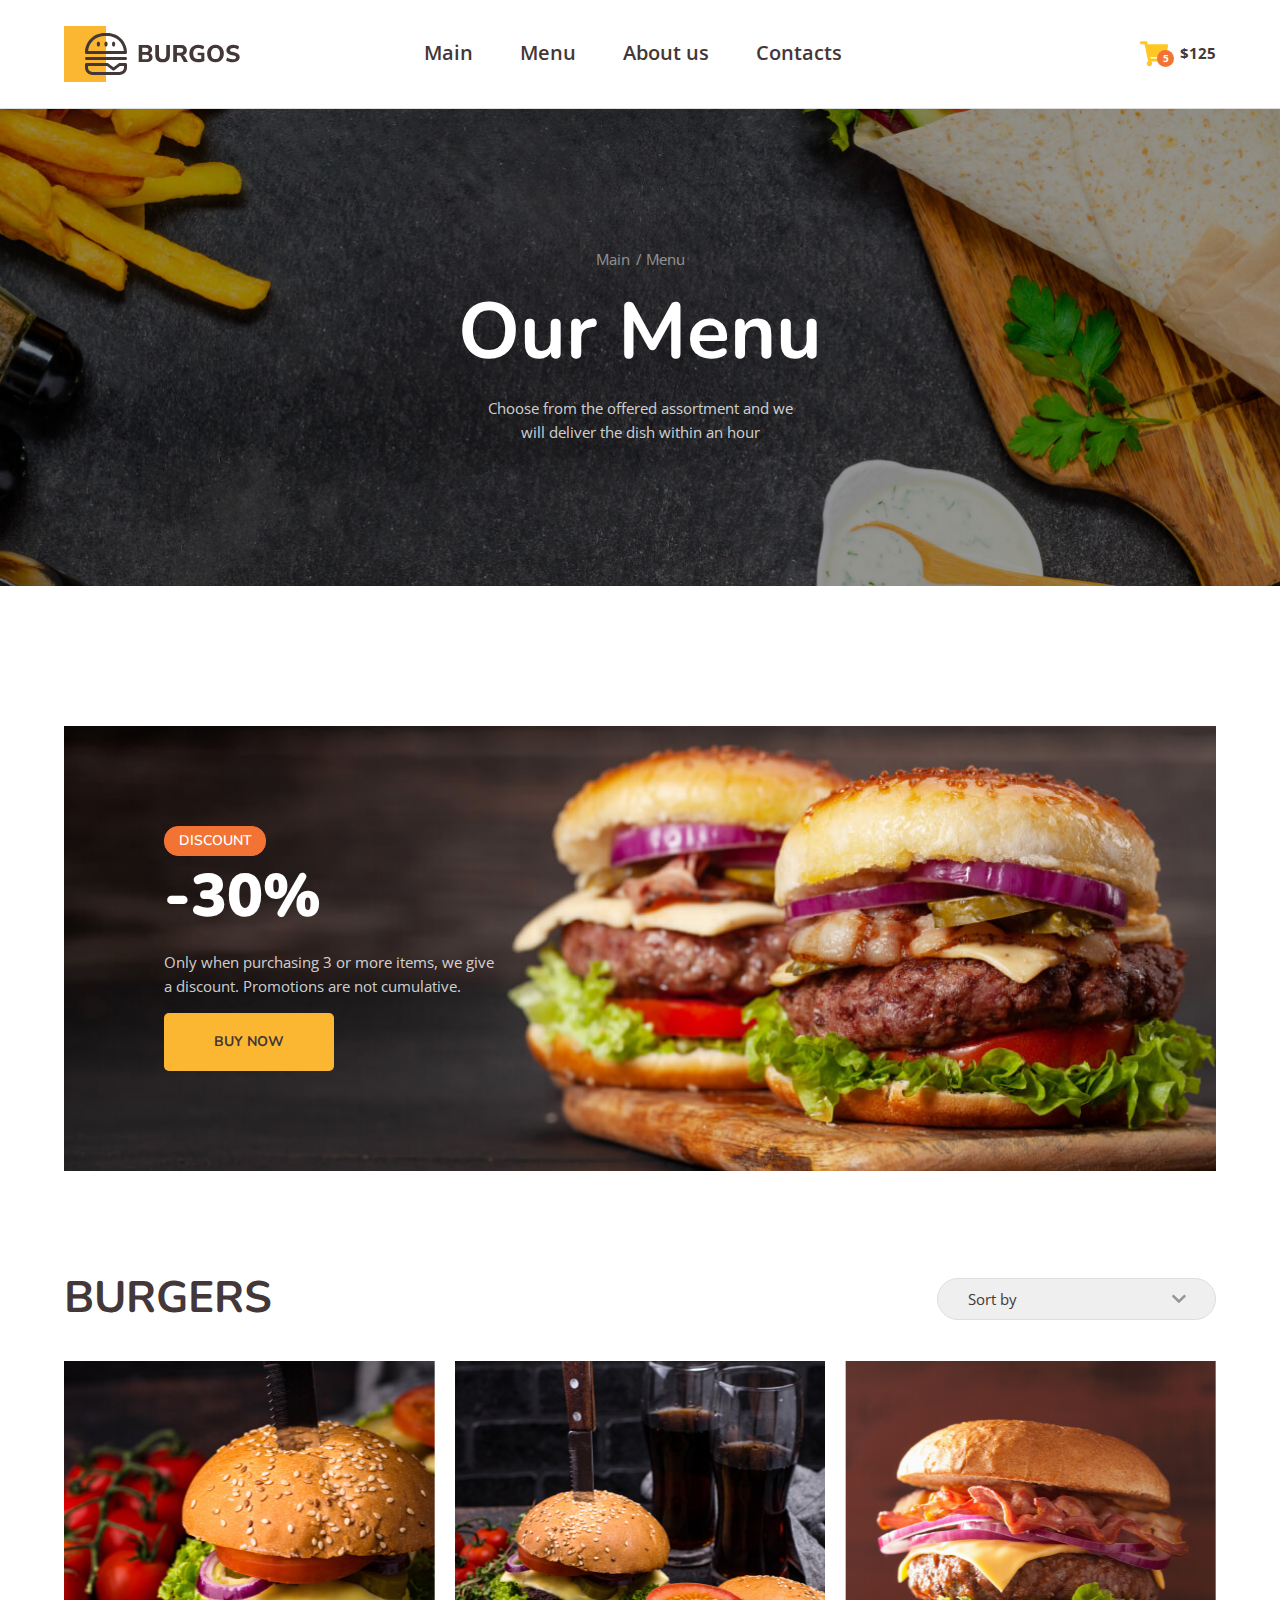
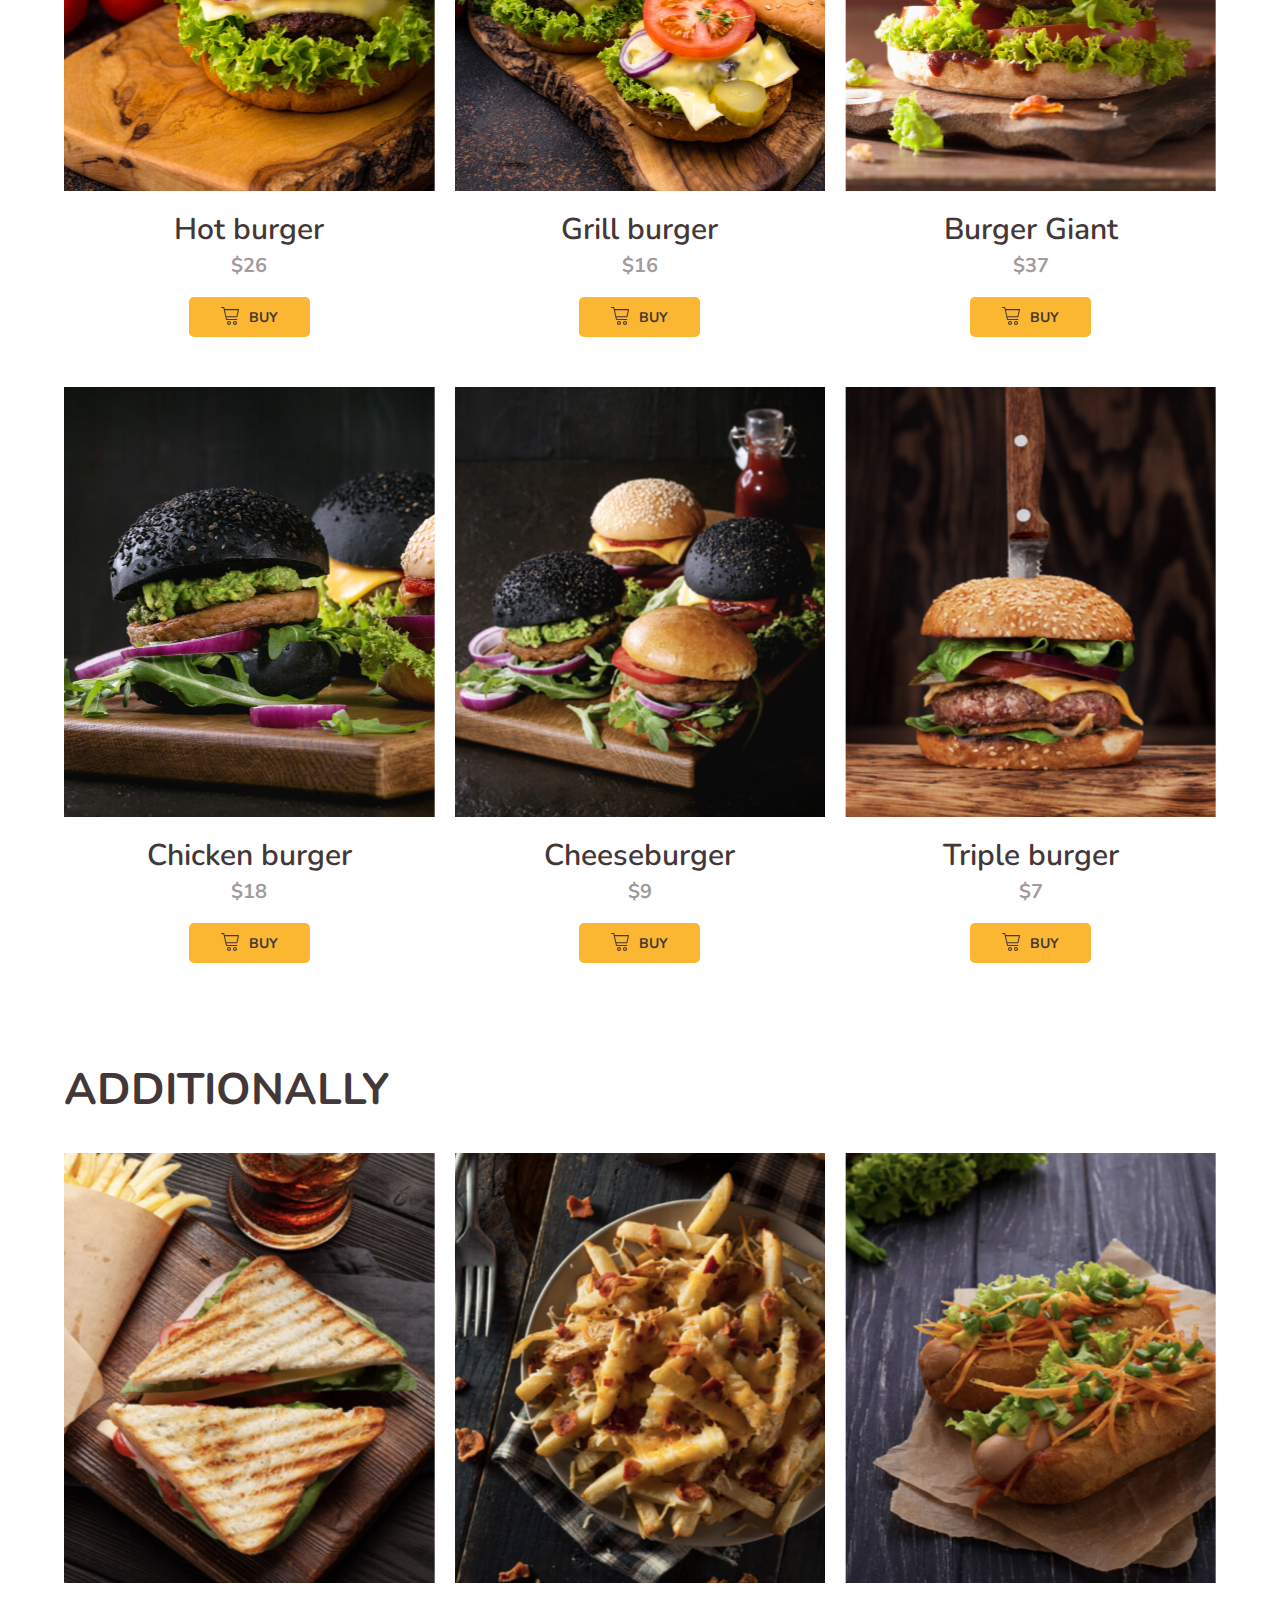
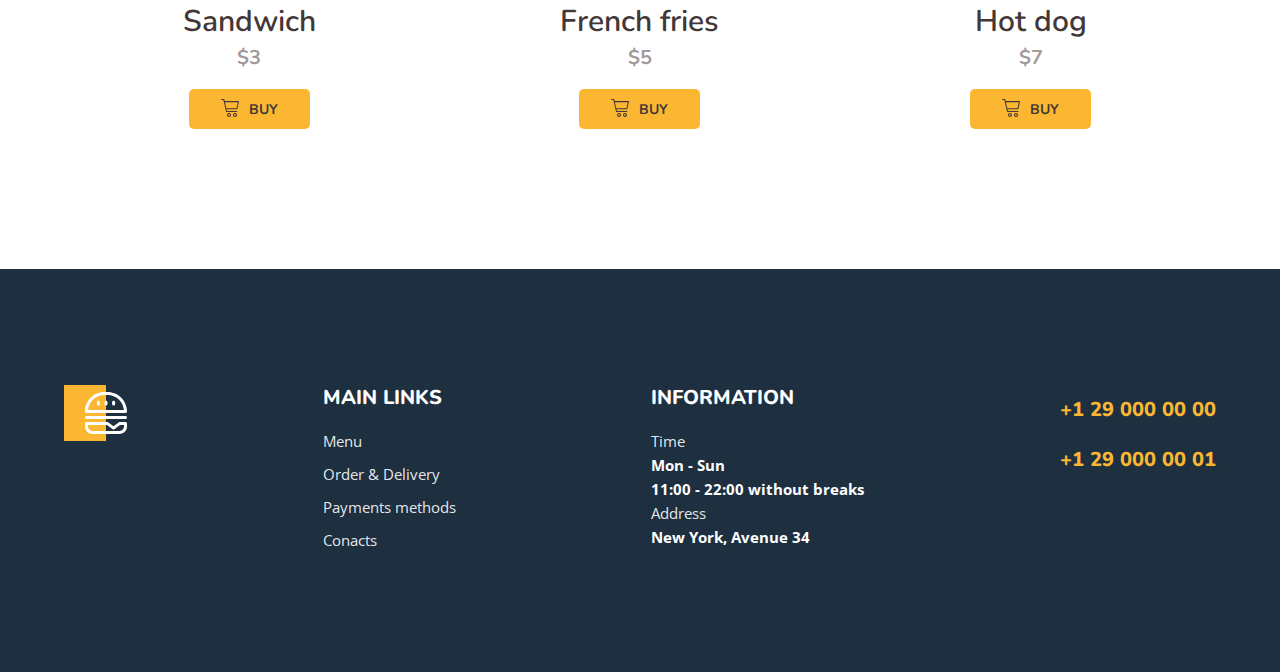
==== commit d0ba7dad: "test" ====
--- a/index.html
+++ b/index.html
@@ -4,6 +4,8 @@
     <meta charset="UTF-8">
     <meta name="viewport" content="width=device-width, initial-scale=1.0">
     <title>Burgos</title>
+    <link rel="shortcut icon" href="./images/favicon.ico">
+    <link rel="icon" href="./images/favicon.svg" type="image/svg+html">
     <link rel="preconnect" href="https://fonts.googleapis.com">
     <link rel="preconnect" href="https://fonts.gstatic.com" crossorigin>
     <link href="https://fonts.googleapis.com/css2?family=Nunito:ital,wght@0,200..1000;1,200..1000&family=Open+Sans:ital,wght@0,300..800;1,300..800&display=swap" rel="stylesheet">
@@ -61,7 +63,7 @@
                 <div class="menu-box">
                     <div class="menu-item">
                         <div class="menu-thumb">
-                            <img src="/images/menu/01.jpg" alt="Hot burger">
+                            <img src="../images/menu/01.jpg" alt="Hot burger">
                         </div>
                             <h3 class="menu-name">Hot burger</h3>
                             <p class="menu-price">$26</p>
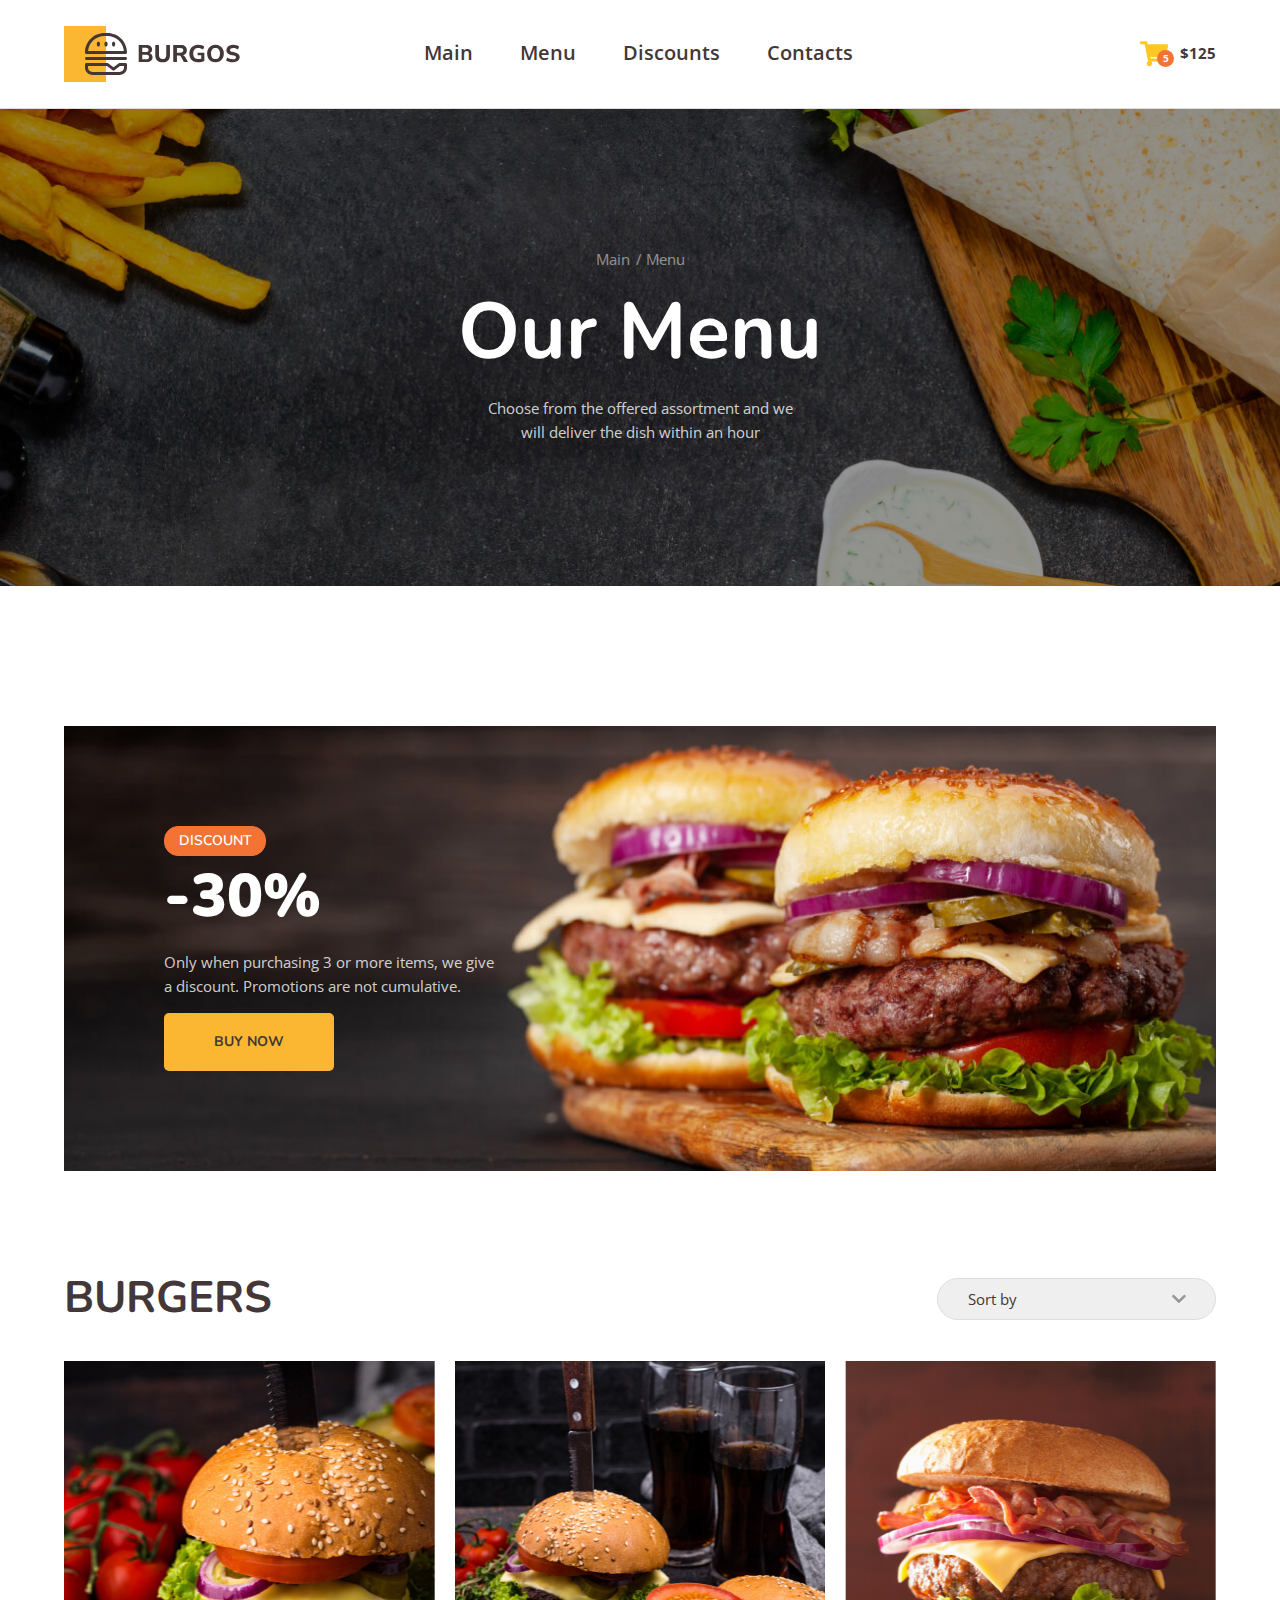
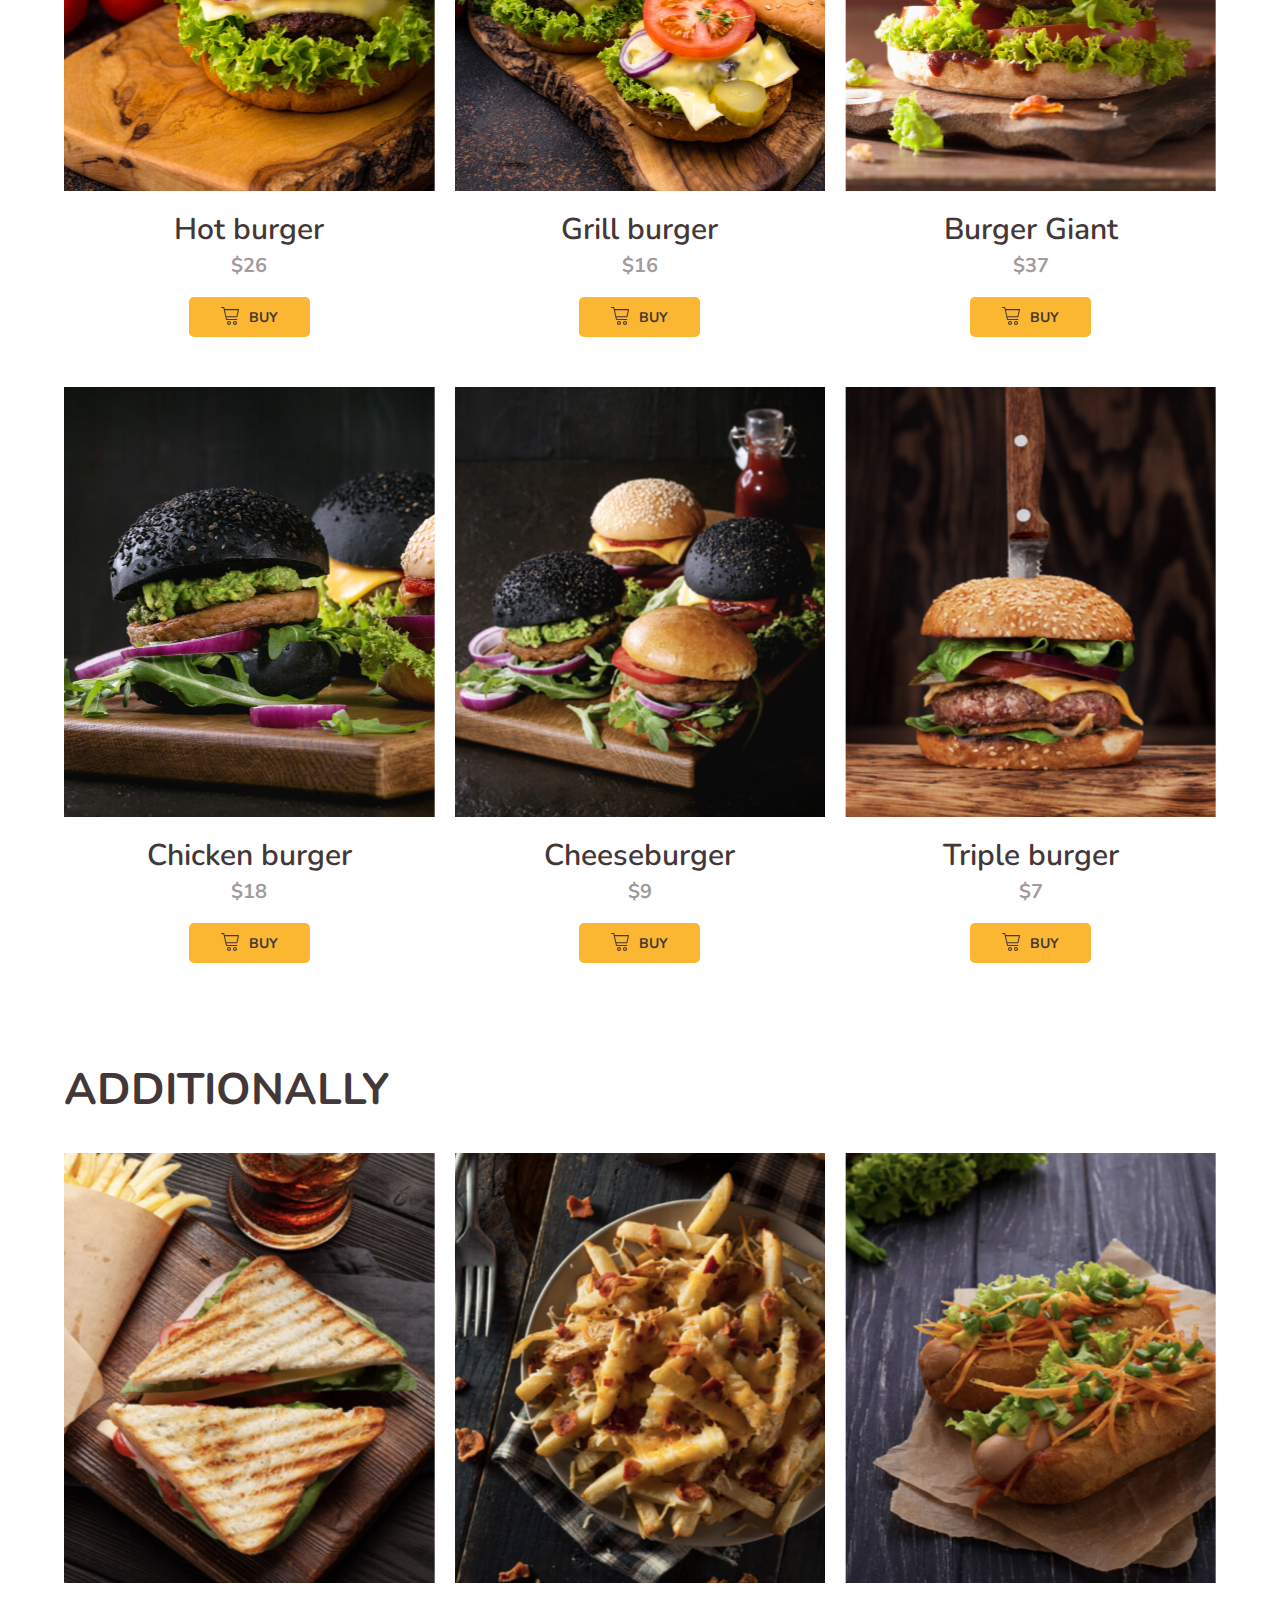
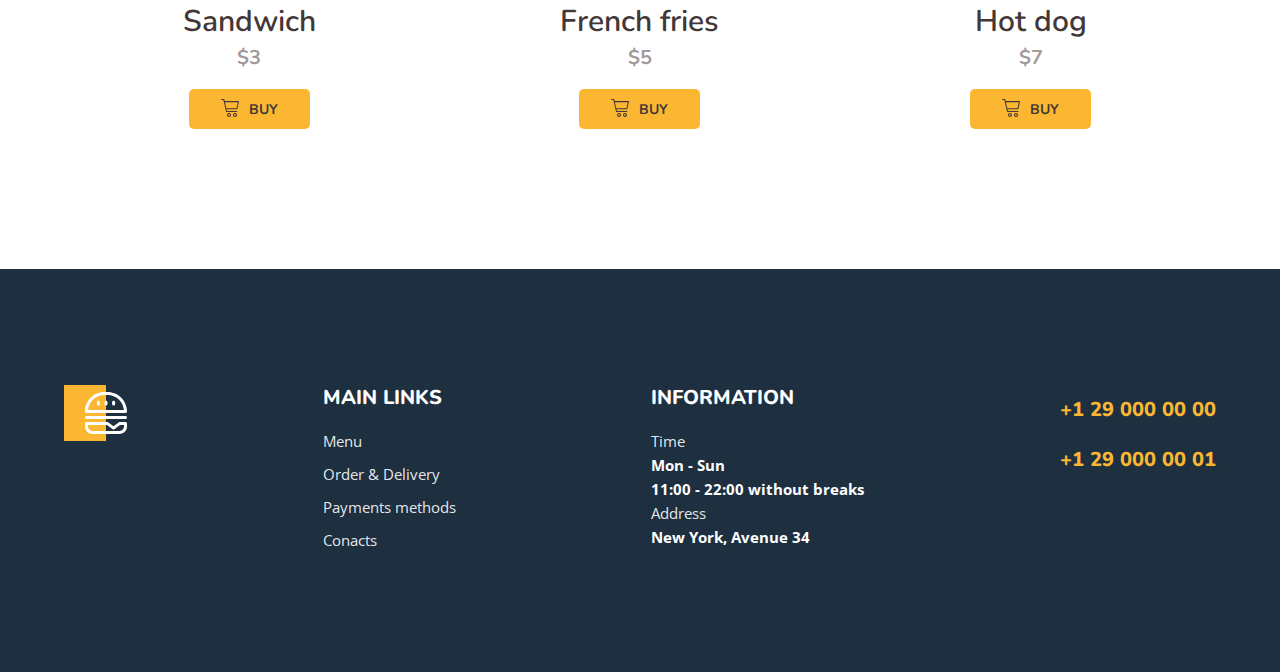
==== commit f4a9200f: "fix links&scrollup" ====
--- a/index.html
+++ b/index.html
@@ -20,8 +20,8 @@
                 <div class="logo"></div>
                     <nav class="nav">
                         <a href="index.html" class="nav-link">Main</a>
-                        <a href="#" class="nav-link">Menu</a>
-                        <a href="#" class="nav-link">About us</a>
+                        <a href="#MenuBurger" class="nav-link">Menu</a>
+                        <a href="#banner" class="nav-link">Discounts</a>
                         <a href="contact.html" class="nav-link">Contacts</a>
                     </nav>
                     <a href="#" class="cart">$125 <span class="cart-count">5</span></a>
@@ -38,7 +38,7 @@
             <p class="hero-description">Choose from the offered assortment and we will deliver the&nbspdish within an&nbsphour</p>
         </div>
     </section>
-    <section class="banner">
+    <section class="banner" id="banner">
         <div class="container">
             <div class="banner-wrapper">
                 <h2 class="banner-title"><span>Discount</span>-30%</h2>
@@ -63,7 +63,7 @@
                 <div class="menu-box">
                     <div class="menu-item">
                         <div class="menu-thumb">
-                            <img src="../images/menu/01.jpg" alt="Hot burger">
+                            <img src="./images/menu/01.jpg" alt="Hot burger">
                         </div>
                             <h3 class="menu-name">Hot burger</h3>
                             <p class="menu-price">$26</p>
@@ -71,7 +71,7 @@
                     </div>
                     <div class="menu-item">
                         <div class="menu-thumb">
-                            <img src="/images/menu/02.jpg" alt="Grill burger">
+                            <img src="./images/menu/02.jpg" alt="Grill burger">
                         </div>
                             <h3 class="menu-name">Grill burger</h3>
                             <p class="menu-price">$16</p>
@@ -79,7 +79,7 @@
                     </div>
                     <div class="menu-item">
                         <div class="menu-thumb">
-                            <img src="/images/menu/03.jpg" alt="Burger Giant">
+                            <img src="./images/menu/03.jpg" alt="Burger Giant">
                         </div>
                             <h3 class="menu-name">Burger Giant</h3>
                             <p class="menu-price">$37</p>
@@ -87,7 +87,7 @@
                     </div>
                     <div class="menu-item">
                         <div class="menu-thumb">
-                            <img src="/images/menu/04.jpg" alt="Chicken burger">
+                            <img src="./images/menu/04.jpg" alt="Chicken burger">
                         </div>
                             <h3 class="menu-name">Chicken burger</h3>
                             <p class="menu-price">$18</p>
@@ -95,7 +95,7 @@
                     </div>
                     <div class="menu-item">
                         <div class="menu-thumb">
-                            <img src="/images/menu/05.jpg" alt="Cheeseburger">
+                            <img src="./images/menu/05.jpg" alt="Cheeseburger">
                         </div>
                             <h3 class="menu-name">Cheeseburger</h3>
                             <p class="menu-price">$9</p>
@@ -103,7 +103,7 @@
                     </div>
                     <div class="menu-item">
                         <div class="menu-thumb">
-                            <img src="/images/menu/06.jpg" alt="Triple burger">
+                            <img src="./images/menu/06.jpg" alt="Triple burger">
                         </div>
                             <h3 class="menu-name">Triple burger</h3>
                             <p class="menu-price">$7</p>
@@ -122,7 +122,7 @@
                 <div class="menu-box _additionally">
                     <div class="menu-item _additionally">
                         <div class="menu-thumb">
-                            <img src="/images/menu/01-additionally.jpg" alt="Sandwich">
+                            <img src="./images/menu/01-additionally.jpg" alt="Sandwich">
                         </div>
                             <div class="menu-info">
                             <h3 class="menu-name">Sandwich</h3>
@@ -132,7 +132,7 @@
                     </div>
                     <div class="menu-item _additionally">
                         <div class="menu-thumb">
-                            <img src="/images/menu/02-additionally.jpg" alt="French fries">
+                            <img src="./images/menu/02-additionally.jpg" alt="French fries">
                         </div>
                         <div class="menu-info">
                             <h3 class="menu-name">French fries</h3>
@@ -142,7 +142,7 @@
                     </div>
                     <div class="menu-item _additionally">
                         <div class="menu-thumb">
-                            <img src="/images/menu/03-additionally.jpg" alt="Hor dog">
+                            <img src="./images/menu/03-additionally.jpg" alt="Hor dog">
                         </div>
                         <div class="menu-info">
                             <h3 class="menu-name">Hot dog</h3>
@@ -195,8 +195,8 @@
     <div class="modal" id="modal">
         <nav class="nav _modal">
             <a href="index.html" class="nav-link">Main</a>
-            <a href="#" class="nav-link">Menu</a>
-            <a href="#" class="nav-link">About us</a>
+            <a href="#MenuBurger" class="nav-link">Menu</a>
+            <a href="#banner" class="nav-link">Discounts</a>
             <a href="contact.html" class="nav-link">Contacts</a>
         </nav>
         <button class="modal-close" onclick="closeModal()"></button>
--- a/styles/main.css
+++ b/styles/main.css
@@ -19,7 +19,6 @@
 a{
     text-decoration: none;
 }
-
 .container{
     width: 100%;
     max-width: 1182px;
@@ -135,9 +134,9 @@
     font-weight: 700;
     line-height: 129%;
     text-transform: uppercase;
-    border: none;
+    border: 1px solid var(--accent-light);
     border-radius: 5px;
-    background-color: var(--accent-light);
+    background-color: rgba(var(--light-rgb), .5);
     padding: 5px 10px;
     transition: var(--tr); 
 }
@@ -505,9 +504,6 @@
 .footer-tel:hover{
     color: rgba(var(--light-rgb), 0.90);
 }
-.modal{
-    display: none;
-}
 
 /* Contacts */
 
@@ -608,6 +604,12 @@
 .contact-tel:hover {
     color: var(--accent-light);
 }
+.nav._modal{
+    display:none;
+}
+.modal-close{
+    display: none;
+}
 
 /* Media */
 
@@ -622,6 +624,41 @@
     .banner-wrapper {
         padding: 100px 40px;
         background-position: center left;
+    }
+    .contact-main {
+        flex-direction: column;
+        align-items: center;
+        gap: 20px;
+        margin: 60px auto 60px;
+    }
+    .contact-map {
+        width: 100%;
+        flex-basis: auto;
+    }
+    .contact-all{
+        width: 100%;
+    }
+    .contact-adress{
+        flex-basis: auto;
+        flex-wrap: wrap;
+    }
+    ul {
+        display: flex;
+        gap: 20px;
+    }
+    .contact-adress > li {
+        margin-bottom: 26px;
+        max-width: 300px;
+    }
+    .contact-additionally{
+        flex-wrap: wrap;
+        display: flex;
+        justify-content:flex-start;
+        gap: 25px;
+    }
+    .contact-additionally > li {
+        max-width: 265px;
+        gap: 25px;
     }
 }
 
